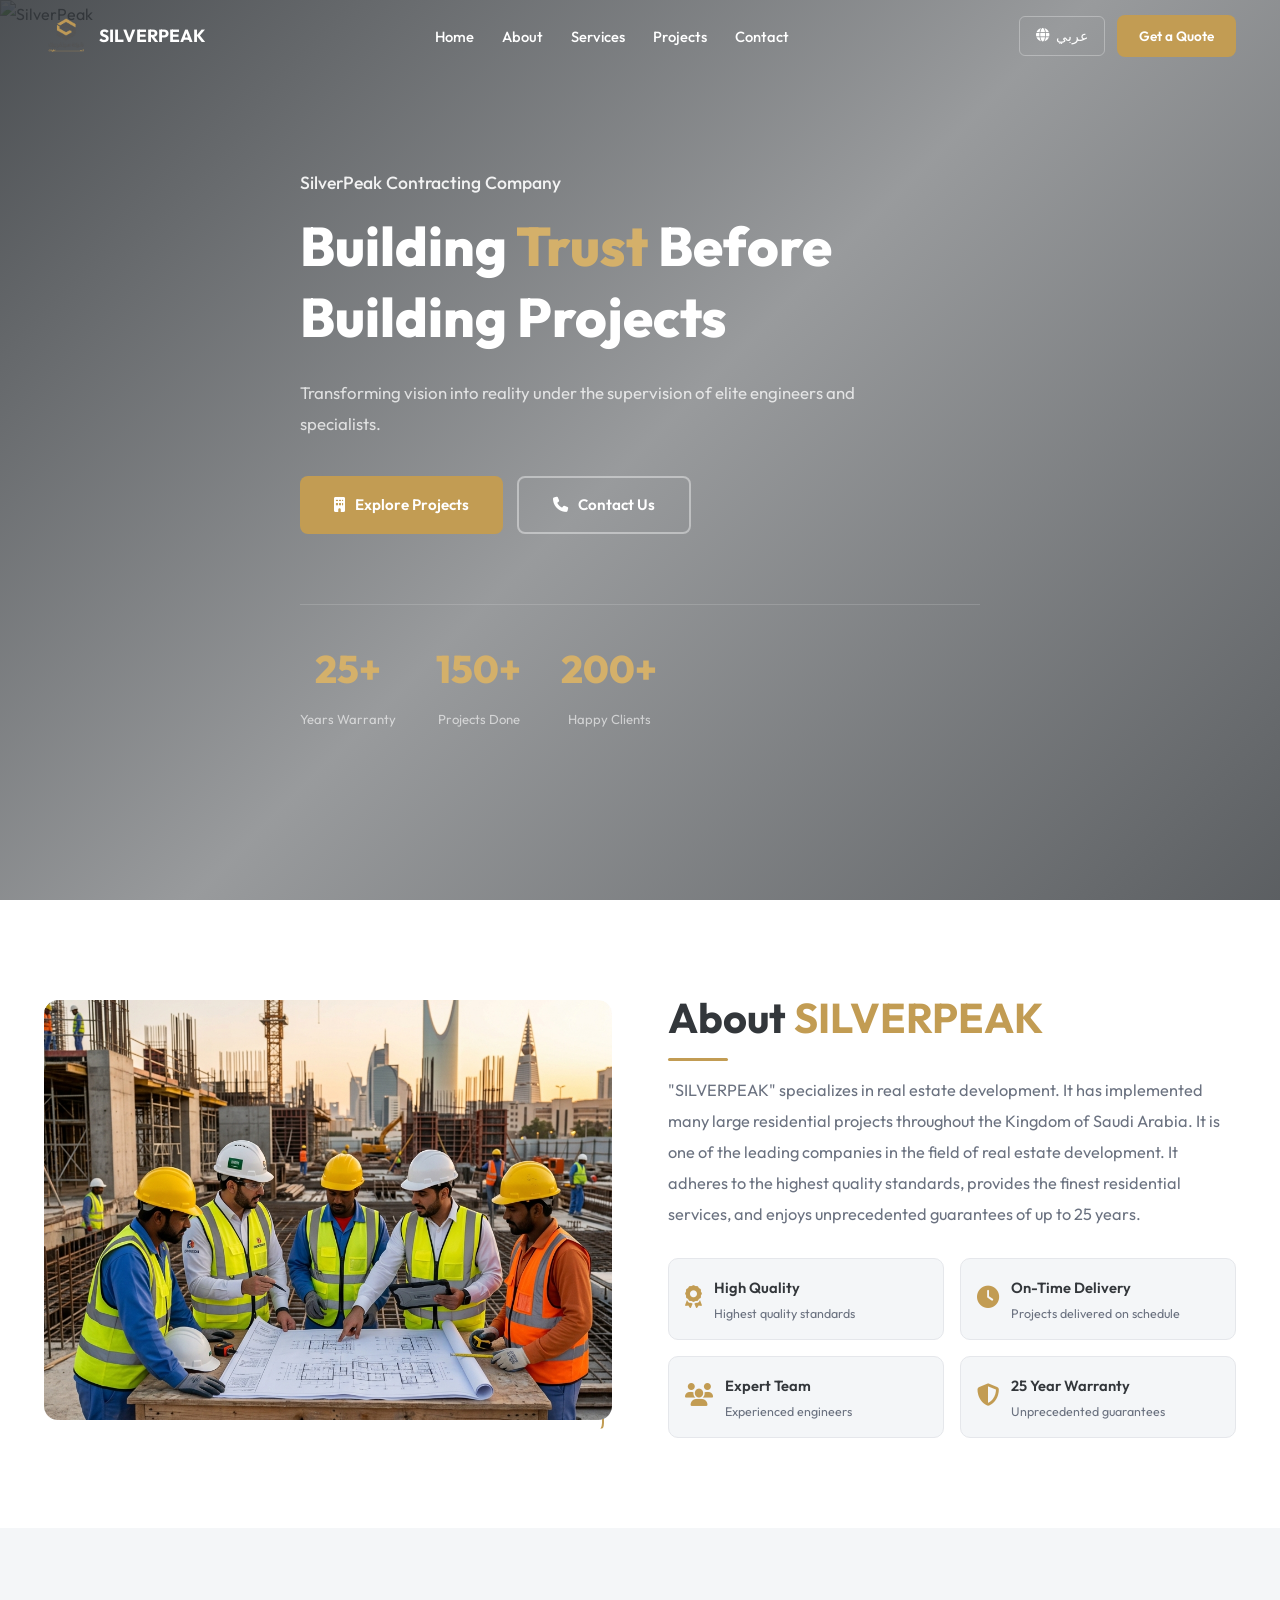
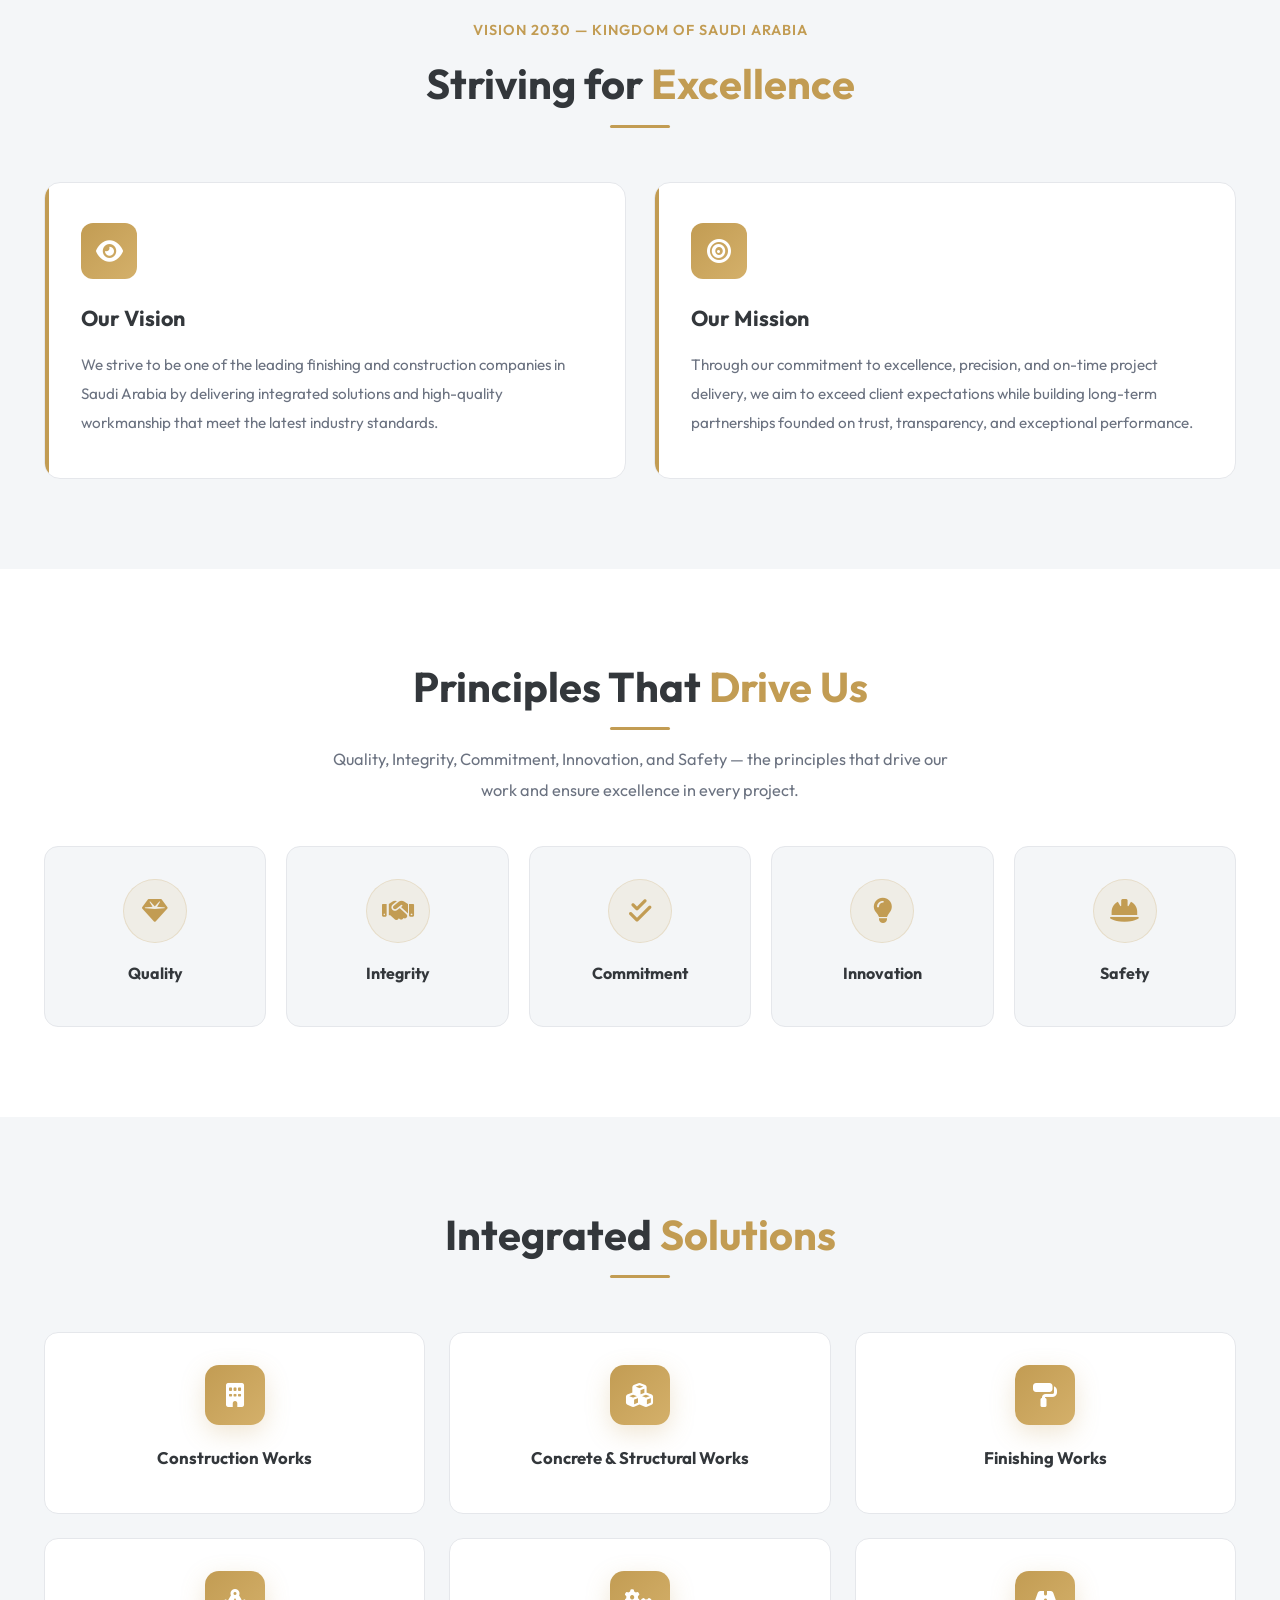
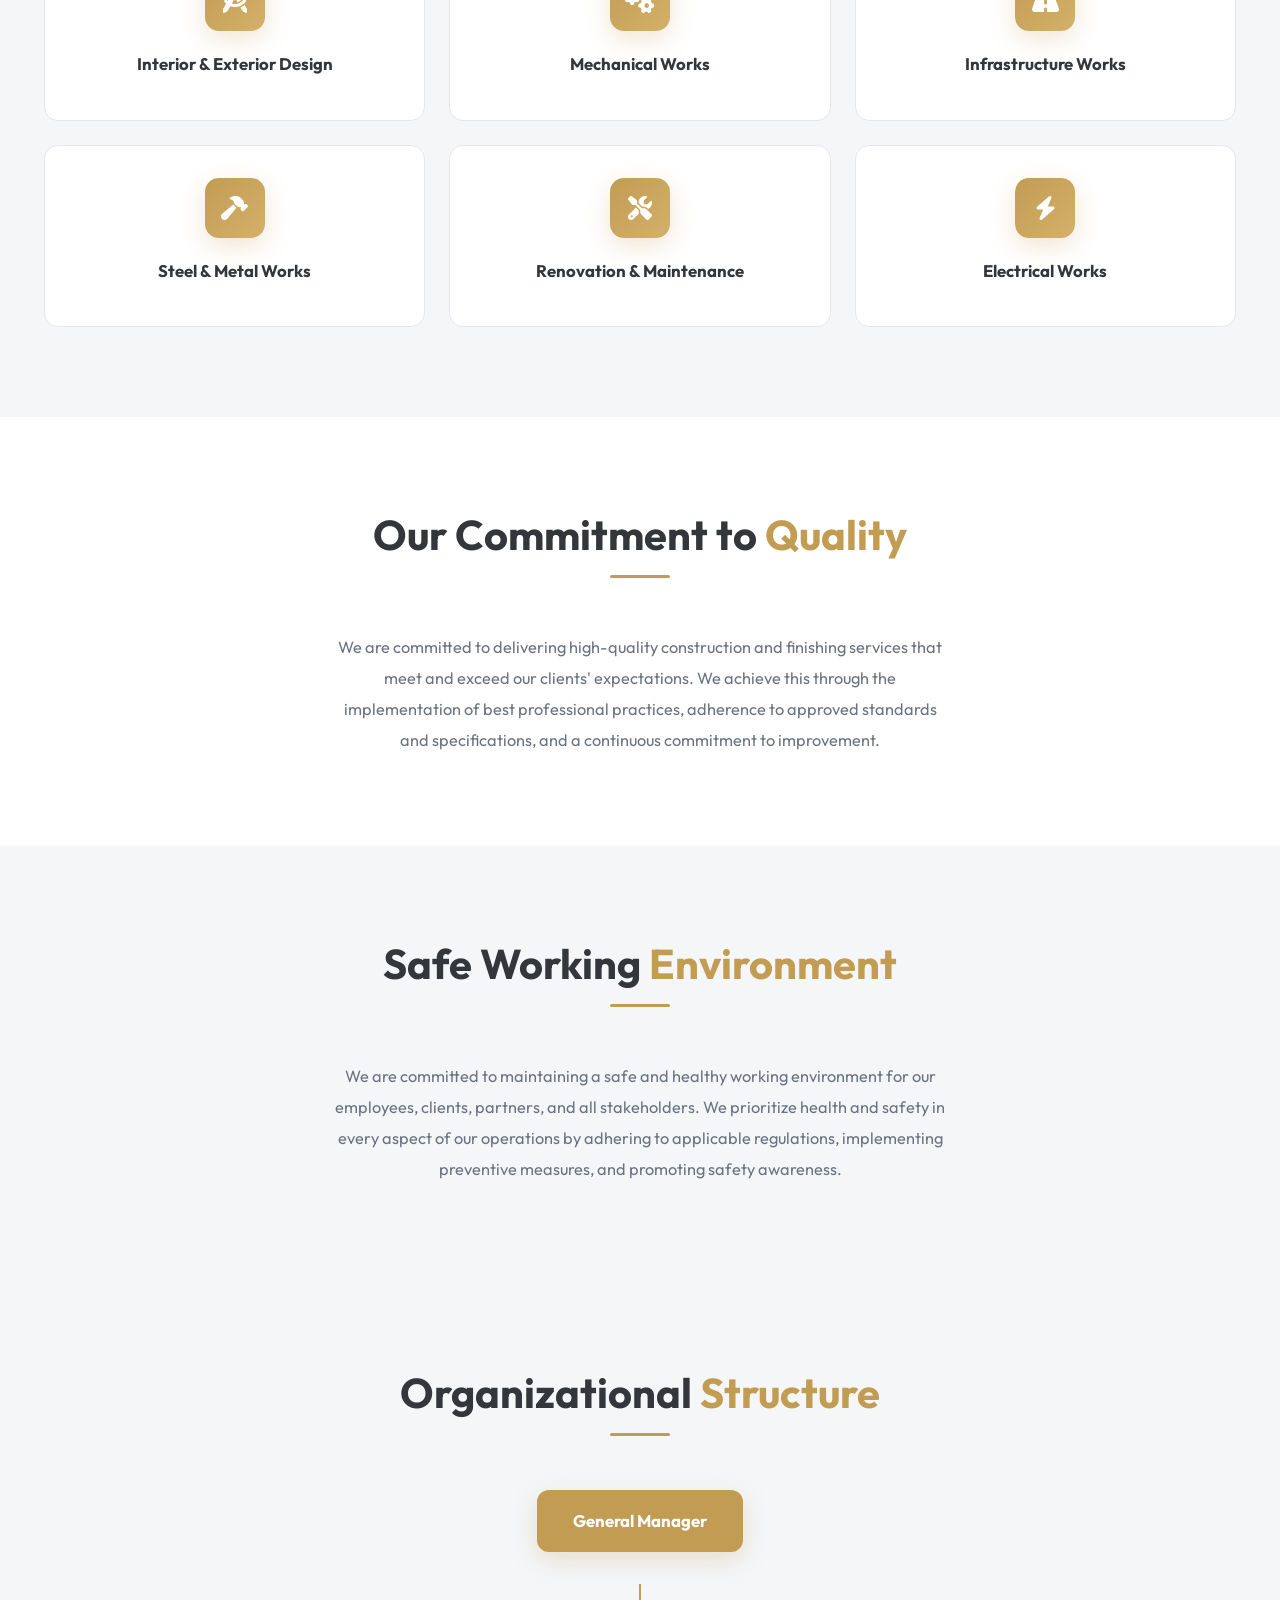
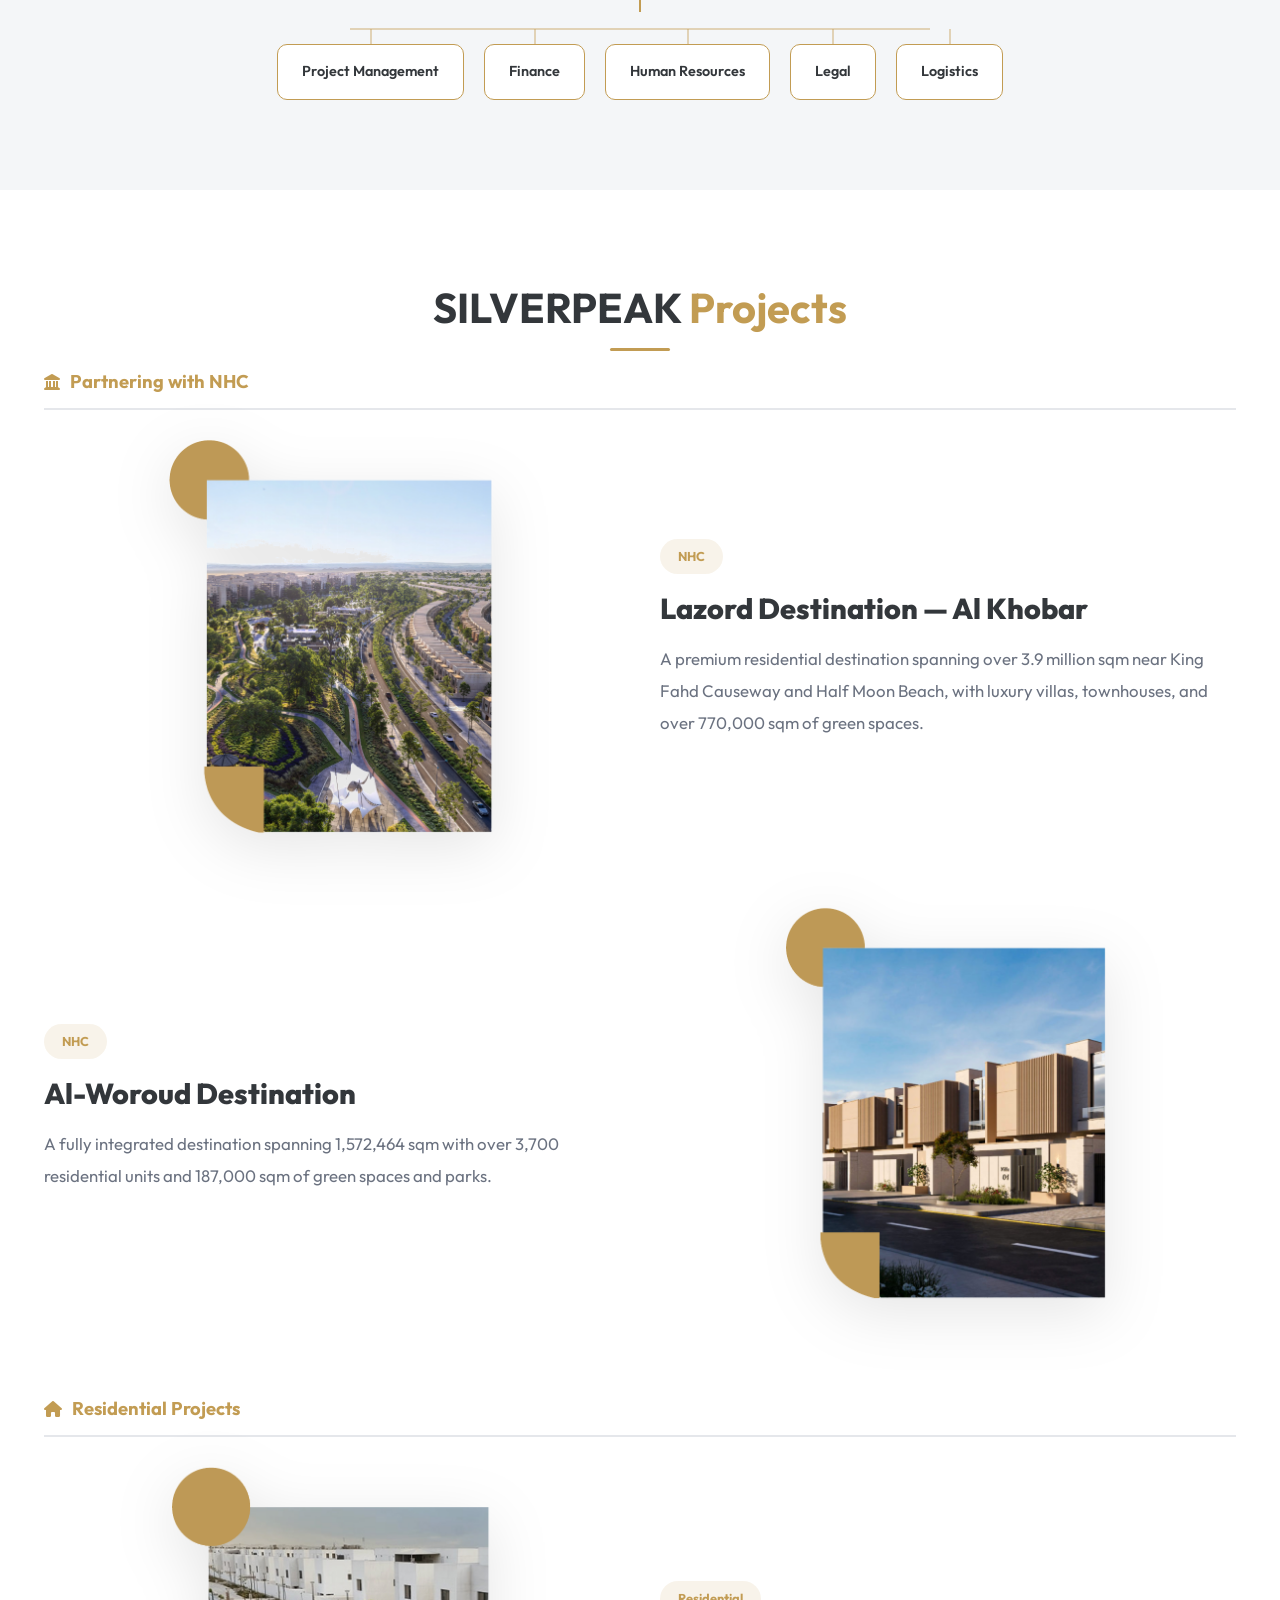
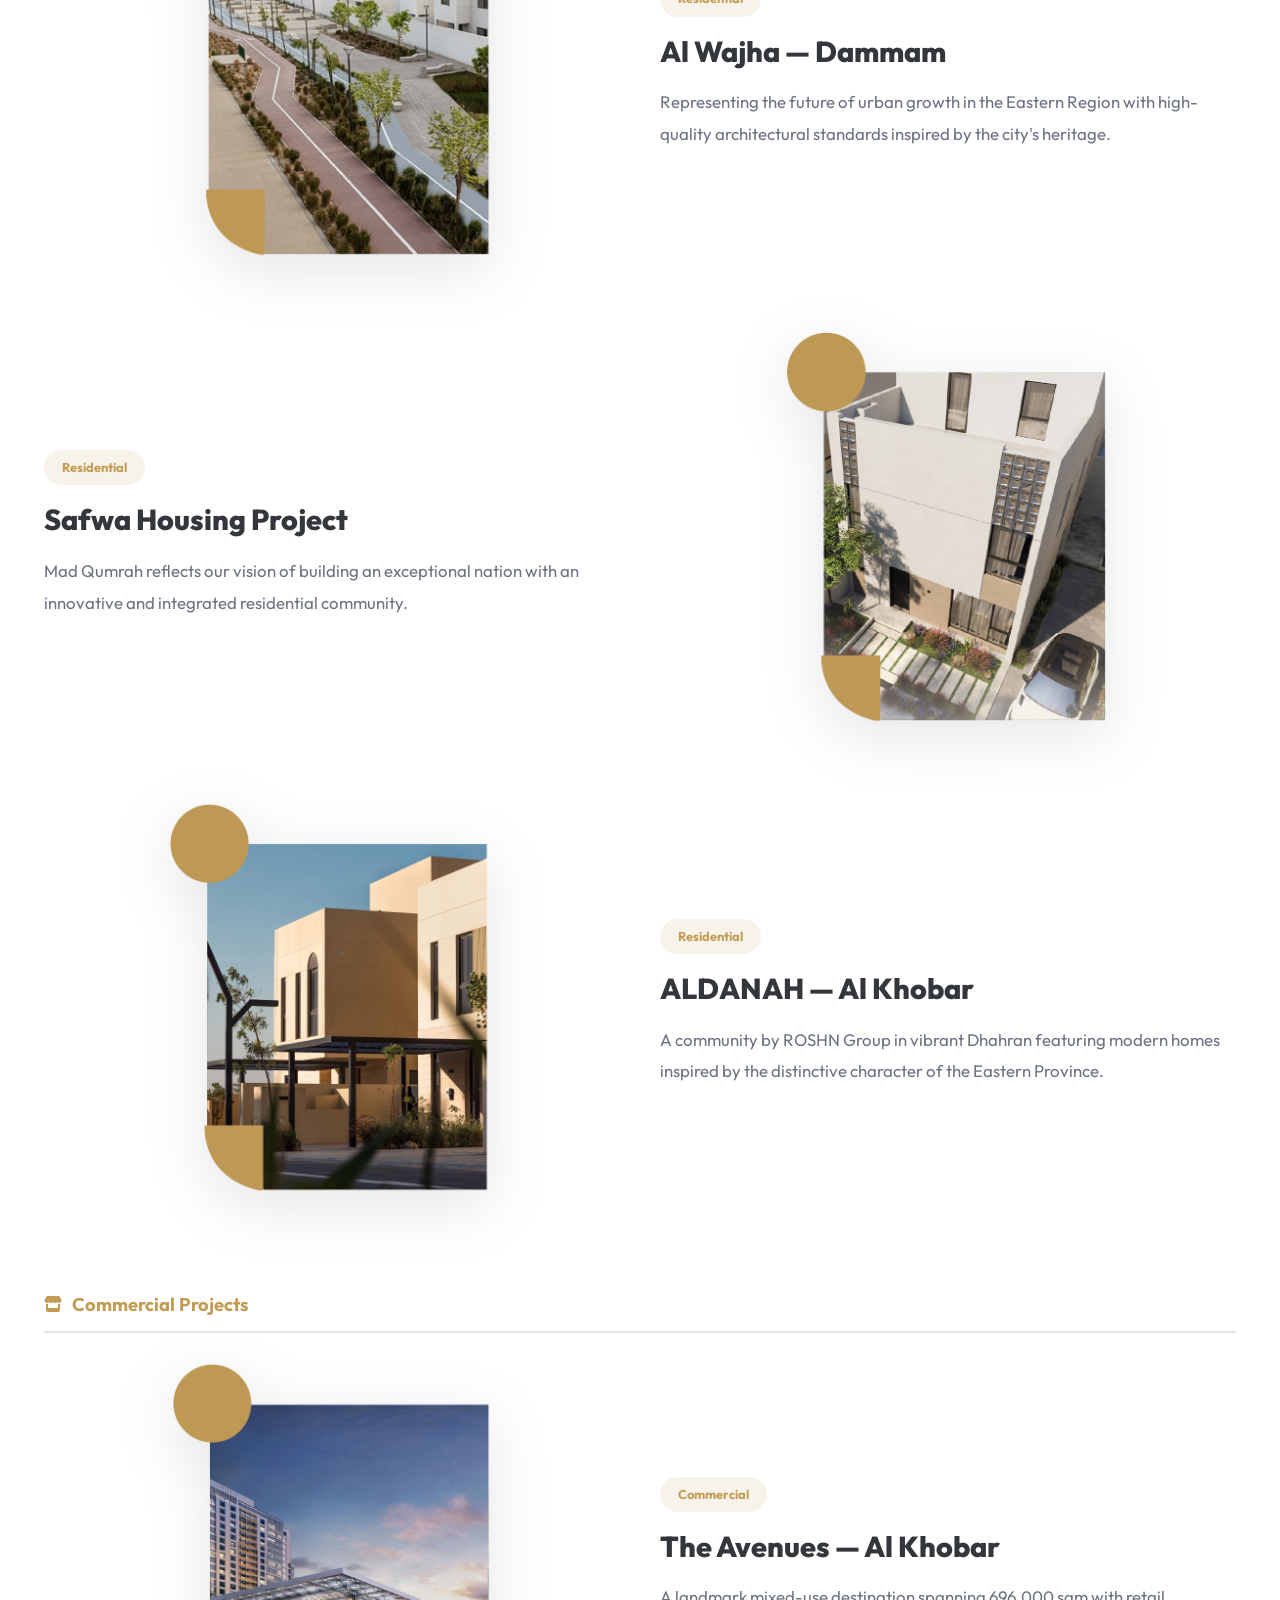
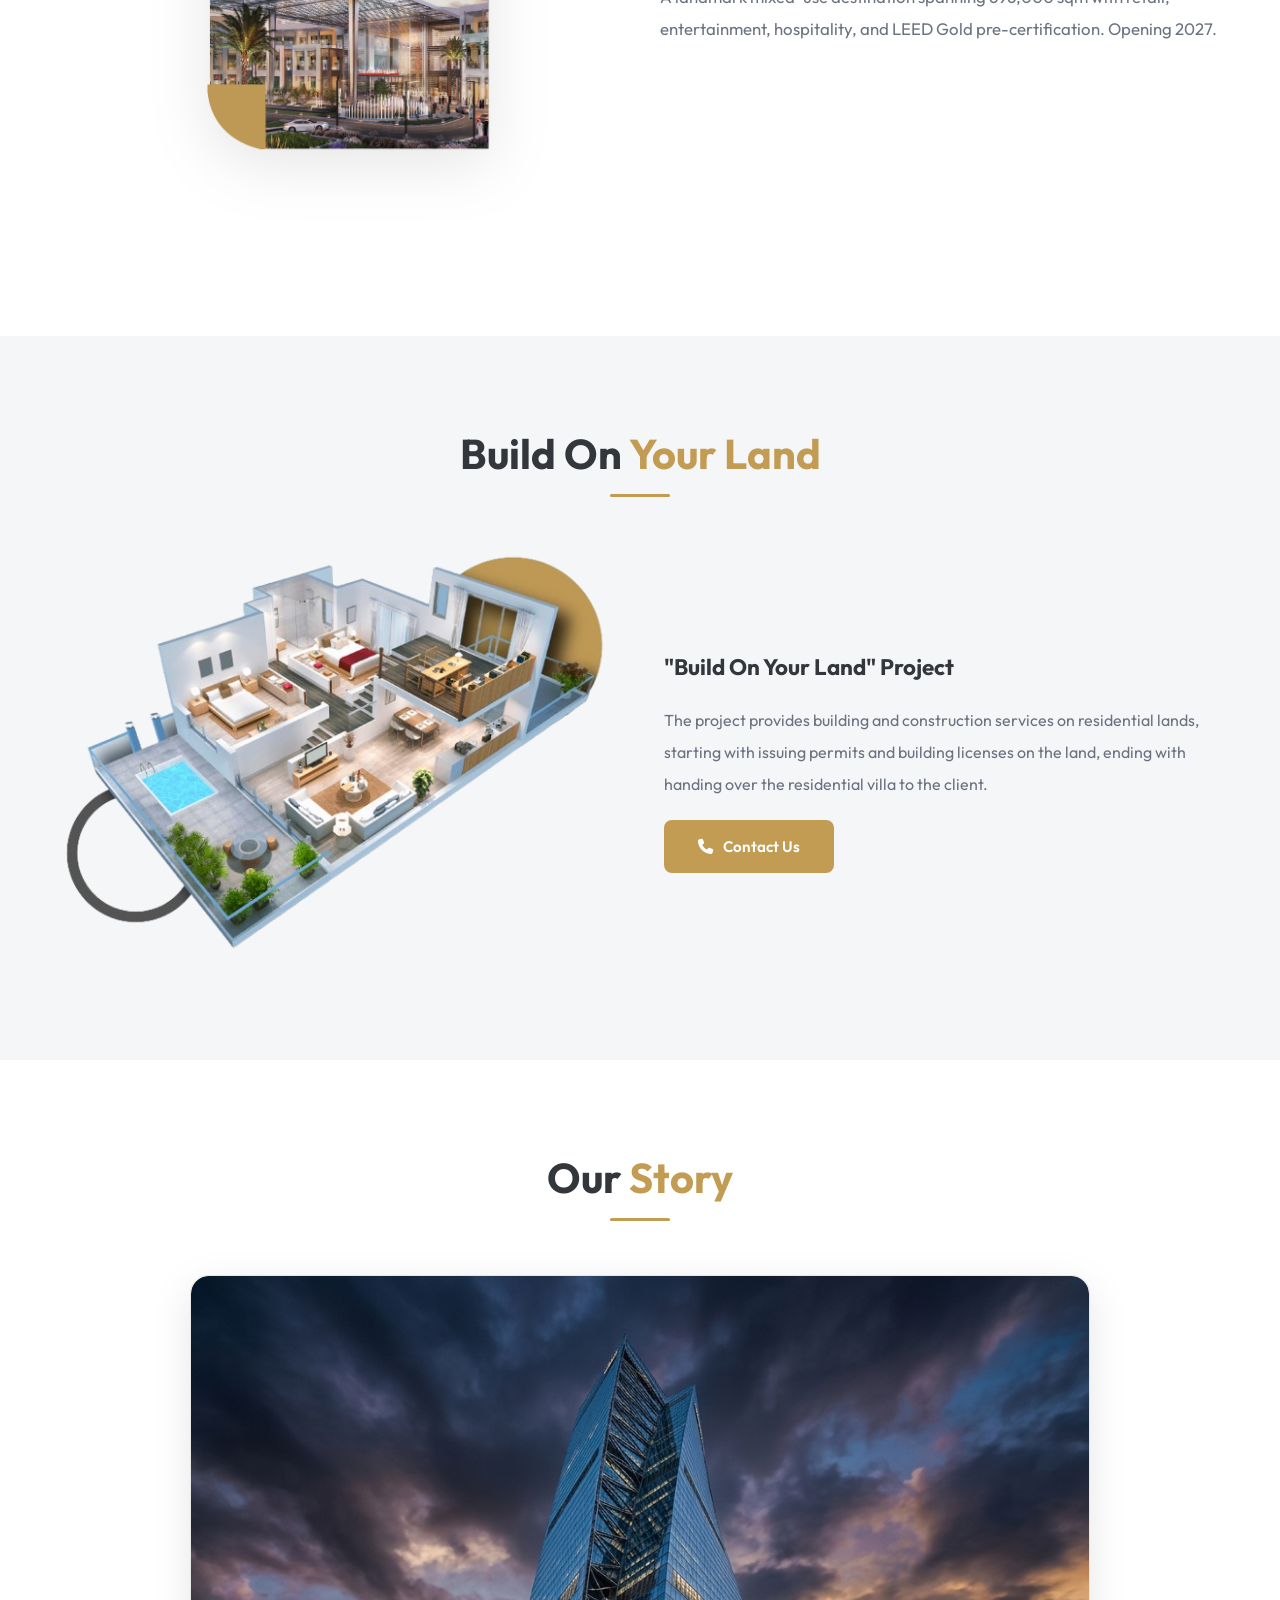
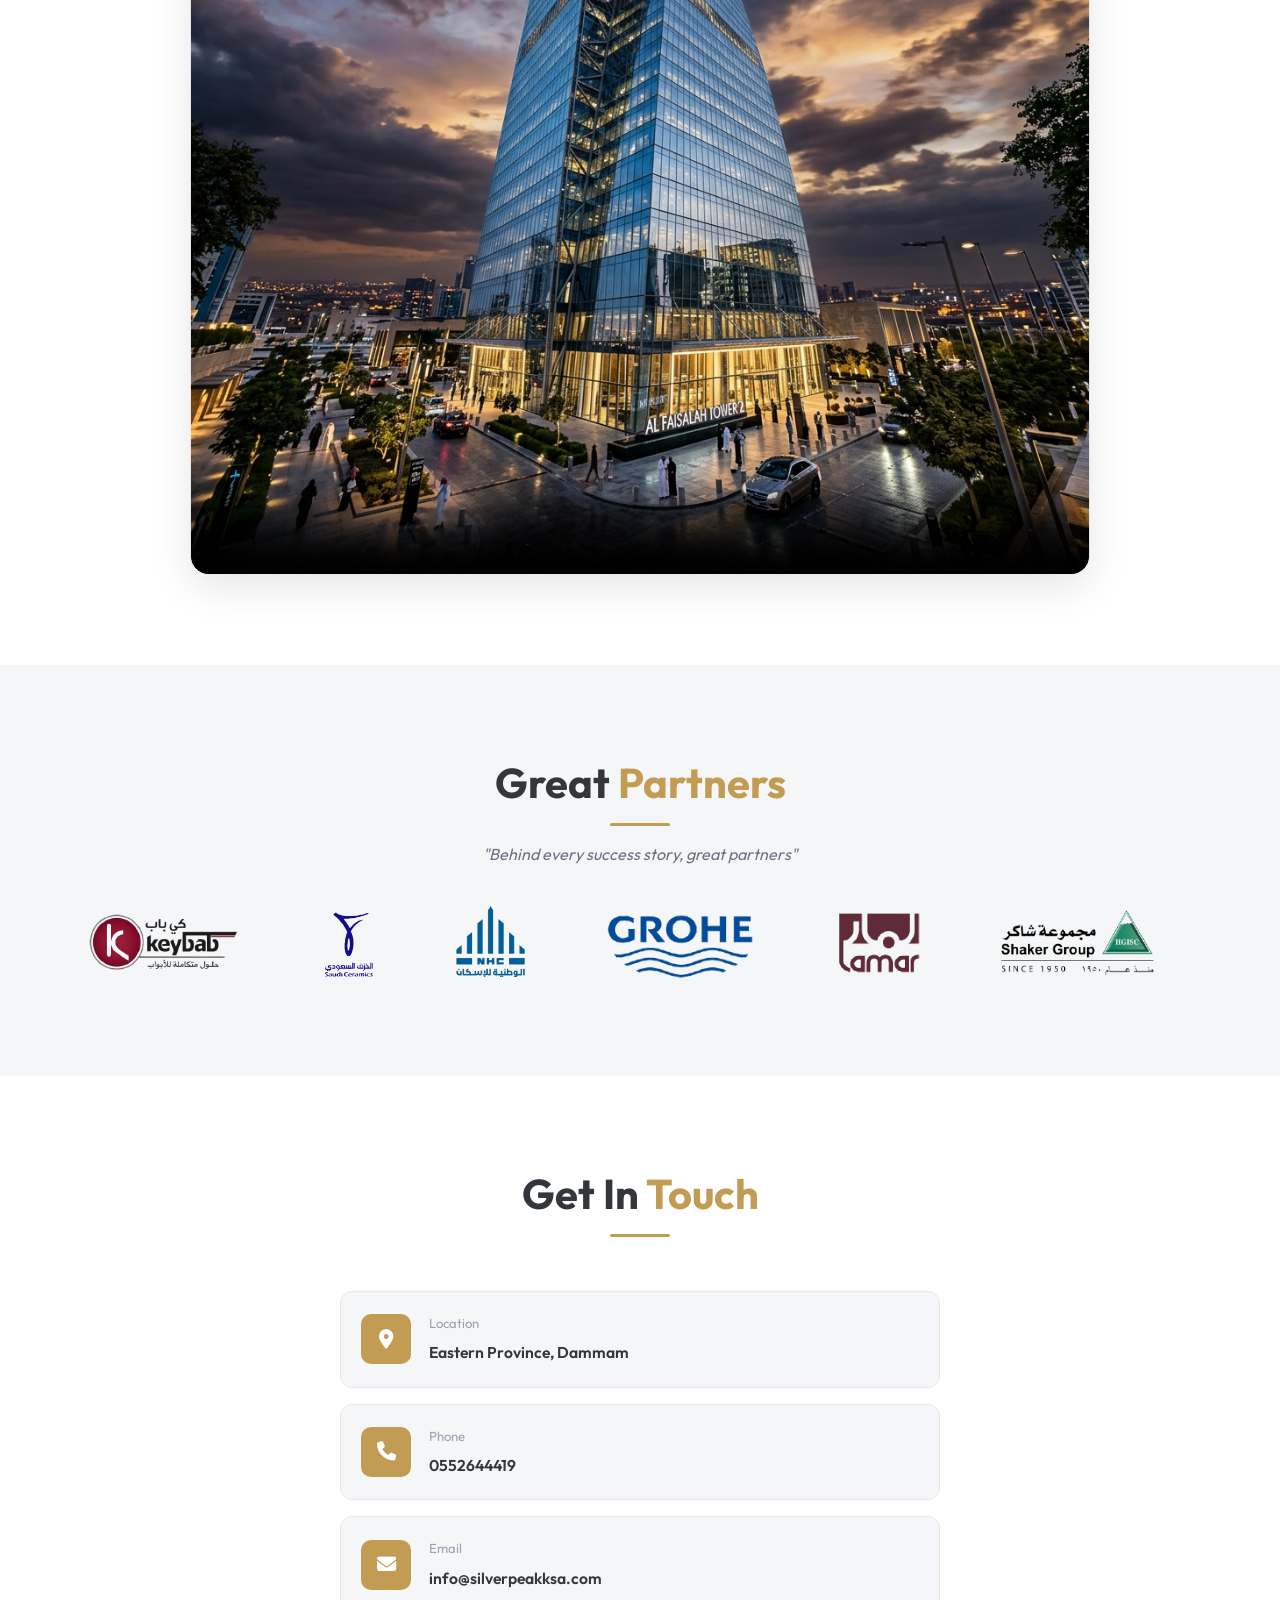
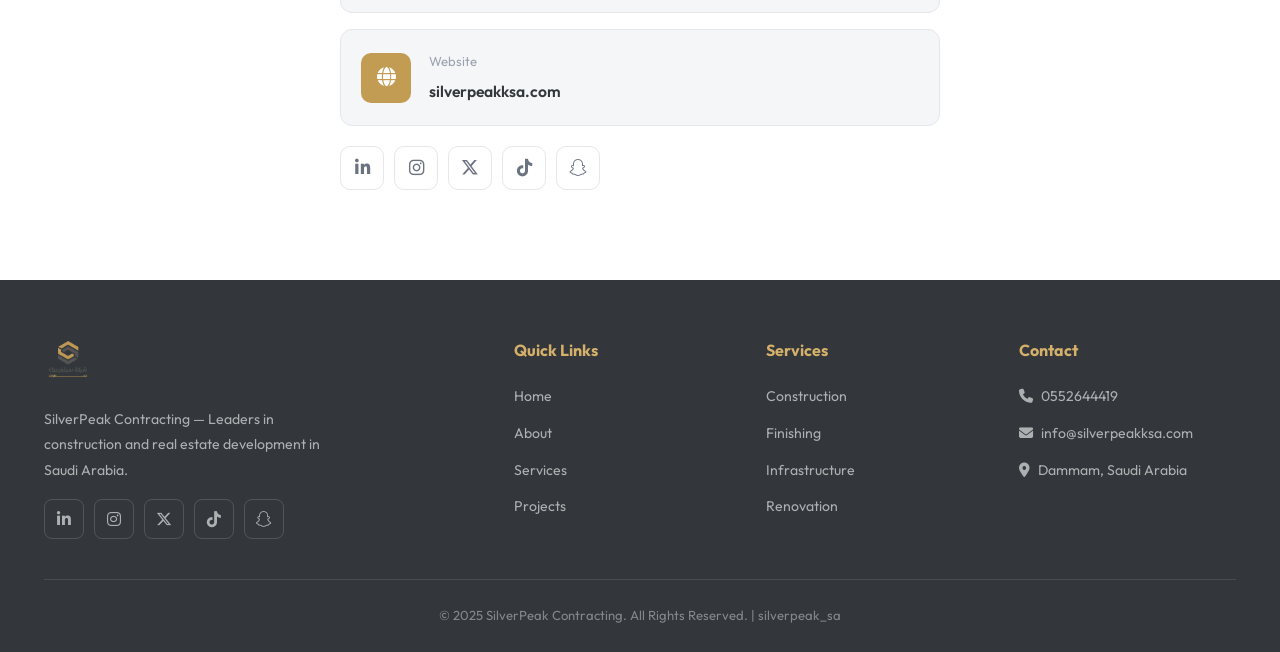
==== en/index.html @ 05901c63 "Complete SilverPeak bilingual website" ====
<!DOCTYPE html><html lang="en" dir="ltr"><head><meta charset="UTF-8"><meta name="viewport" content="width=device-width,initial-scale=1.0"><title>SilverPeak Contracting | Profile</title><meta name="description" content="SILVERPEAK specializes in real estate development with unprecedented guarantees of up to 25 years."><link rel="icon" href="../assets/images/logo.png"><link rel="stylesheet" href="../style.css"><link rel="stylesheet" href="https://cdnjs.cloudflare.com/ajax/libs/font-awesome/6.5.1/css/all.min.css"></head><body dir="ltr">

<nav class="navbar" id="navbar"><div class="container">
<a href="#" class="navbar-logo"><img src="../assets/images/logo.png" alt="SilverPeak"><span>SILVERPEAK</span></a>
<ul class="nav-links" id="navLinks">
<li><a href="#home">Home</a></li><li><a href="#about">About</a></li><li><a href="#services">Services</a></li><li><a href="#projects">Projects</a></li><li><a href="#contact">Contact</a></li>
</ul>
<div class="nav-cta"><a href="../ar/" class="lang-switch"><i class="fas fa-globe"></i> عربي</a><a href="#contact" class="btn btn-gold">Get a Quote</a></div>
<button class="mobile-toggle" id="mobileToggle" aria-label="Menu"><i class="fas fa-bars"></i></button>
</div></nav>

<section class="hero" id="home"><div class="hero-bg"><img src="../assets/images/hero.png" alt="SilverPeak"><div class="hero-overlay"></div></div><div class="container"><div class="hero-content">

<p class="hero-company">SilverPeak Contracting Company</p>
<h1>Building <span style="color:var(--gold-light)">Trust</span> Before Building Projects</h1>
<p class="hero-slogan">Transforming vision into reality under the supervision of elite engineers and specialists.</p>
<div class="hero-buttons"><a href="#projects" class="btn btn-gold"><i class="fas fa-building"></i> Explore Projects</a><a href="#contact" class="btn btn-outline" style="border-color:rgba(255,255,255,0.4);color:#fff"><i class="fas fa-phone"></i> Contact Us</a></div>
</div>
<div class="hero-stats"><div class="hero-stat"><span class="number" data-count="25">0</span><span class="label">Years Warranty</span></div><div class="hero-stat"><span class="number" data-count="150">0</span><span class="label">Projects Done</span></div><div class="hero-stat"><span class="number" data-count="200">0</span><span class="label">Happy Clients</span></div></div>
</div></section>

<section class="about section-padding" id="about"><div class="container"><div class="about-grid">
<div class="about-image reveal"><img src="../assets/images/about-team.png" alt="SilverPeak Team"><div class="about-image-accent"></div></div>
<div class="reveal"><h2 class="section-title">About <span class="gold-text">SILVERPEAK</span></h2>
<p class="section-desc">"SILVERPEAK" specializes in real estate development. It has implemented many large residential projects throughout the Kingdom of Saudi Arabia. It is one of the leading companies in the field of real estate development. It adheres to the highest quality standards, provides the finest residential services, and enjoys unprecedented guarantees of up to 25 years.</p>
<div class="about-features">
<div class="about-feature"><div class="icon"><i class="fas fa-award"></i></div><div><h4>High Quality</h4><p>Highest quality standards</p></div></div>
<div class="about-feature"><div class="icon"><i class="fas fa-clock"></i></div><div><h4>On-Time Delivery</h4><p>Projects delivered on schedule</p></div></div>
<div class="about-feature"><div class="icon"><i class="fas fa-users"></i></div><div><h4>Expert Team</h4><p>Experienced engineers</p></div></div>
<div class="about-feature"><div class="icon"><i class="fas fa-shield-alt"></i></div><div><h4>25 Year Warranty</h4><p>Unprecedented guarantees</p></div></div>
</div></div></div></div></section>

<section class="vision-mission section-padding"><div class="container">
<div class="text-center reveal" style="margin-bottom:40px">
<div class="vision-2030">VISION 2030 — KINGDOM OF SAUDI ARABIA</div>
<h2 class="section-title">Striving for <span class="gold-text">Excellence</span></h2></div>
<div class="vm-grid">
<div class="vm-card reveal"><div class="vm-icon"><i class="fas fa-eye"></i></div><h3>Our Vision</h3>
<p>We strive to be one of the leading finishing and construction companies in Saudi Arabia by delivering integrated solutions and high-quality workmanship that meet the latest industry standards.</p></div>
<div class="vm-card reveal"><div class="vm-icon"><i class="fas fa-bullseye"></i></div><h3>Our Mission</h3>
<p>Through our commitment to excellence, precision, and on-time project delivery, we aim to exceed client expectations while building long-term partnerships founded on trust, transparency, and exceptional performance.</p></div>
</div></div></section>

<section class="values section-padding"><div class="container">
<div class="text-center reveal"><h2 class="section-title">Principles That <span class="gold-text">Drive Us</span></h2>
<p class="section-desc mx-auto">Quality, Integrity, Commitment, Innovation, and Safety — the principles that drive our work and ensure excellence in every project.</p></div>
<div class="values-grid">
<div class="value-card reveal"><div class="value-icon"><i class="fas fa-gem"></i></div><h4>Quality</h4></div>
<div class="value-card reveal"><div class="value-icon"><i class="fas fa-handshake"></i></div><h4>Integrity</h4></div>
<div class="value-card reveal"><div class="value-icon"><i class="fas fa-check-double"></i></div><h4>Commitment</h4></div>
<div class="value-card reveal"><div class="value-icon"><i class="fas fa-lightbulb"></i></div><h4>Innovation</h4></div>
<div class="value-card reveal"><div class="value-icon"><i class="fas fa-hard-hat"></i></div><h4>Safety</h4></div>
</div></div></section>

<section class="services section-padding" id="services"><div class="container">
<div class="text-center reveal"><h2 class="section-title">Integrated <span class="gold-text">Solutions</span></h2></div>
<div class="services-grid">
<div class="service-card reveal"><div class="service-card-icon"><i class="fas fa-building"></i></div><h3>Construction Works</h3></div>
<div class="service-card reveal"><div class="service-card-icon"><i class="fas fa-cubes"></i></div><h3>Concrete & Structural Works</h3></div>
<div class="service-card reveal"><div class="service-card-icon"><i class="fas fa-paint-roller"></i></div><h3>Finishing Works</h3></div>
<div class="service-card reveal"><div class="service-card-icon"><i class="fas fa-drafting-compass"></i></div><h3>Interior & Exterior Design</h3></div>
<div class="service-card reveal"><div class="service-card-icon"><i class="fas fa-cogs"></i></div><h3>Mechanical Works</h3></div>
<div class="service-card reveal"><div class="service-card-icon"><i class="fas fa-road"></i></div><h3>Infrastructure Works</h3></div>
<div class="service-card reveal"><div class="service-card-icon"><i class="fas fa-hammer"></i></div><h3>Steel & Metal Works</h3></div>
<div class="service-card reveal"><div class="service-card-icon"><i class="fas fa-tools"></i></div><h3>Renovation & Maintenance</h3></div>
<div class="service-card reveal"><div class="service-card-icon"><i class="fas fa-bolt"></i></div><h3>Electrical Works</h3></div>
</div></div></section>

<section class="policy section-padding"><div class="container">
<div class="text-center reveal" style="margin-bottom:40px"><h2 class="section-title">Our Commitment to <span class="gold-text">Quality</span></h2></div>
<p class="section-desc mx-auto reveal" style="text-align:center">We are committed to delivering high-quality construction and finishing services that meet and exceed our clients' expectations. We achieve this through the implementation of best professional practices, adherence to approved standards and specifications, and a continuous commitment to improvement.</p>
</div></section>

<section class="policy-alt section-padding"><div class="container">
<div class="text-center reveal" style="margin-bottom:40px"><h2 class="section-title">Safe Working <span class="gold-text">Environment</span></h2></div>
<p class="section-desc mx-auto reveal" style="text-align:center">We are committed to maintaining a safe and healthy working environment for our employees, clients, partners, and all stakeholders. We prioritize health and safety in every aspect of our operations by adhering to applicable regulations, implementing preventive measures, and promoting safety awareness.</p>
</div></section>

<section class="org-chart section-padding"><div class="container">
<div class="text-center reveal"><h2 class="section-title">Organizational <span class="gold-text">Structure</span></h2></div>
<div class="org-tree reveal"><div class="org-node">General Manager</div><div class="org-line"></div>
<div class="org-branches">
<div class="org-branch">Project Management</div><div class="org-branch">Finance</div><div class="org-branch">Human Resources</div><div class="org-branch">Legal</div><div class="org-branch">Logistics</div>
</div></div></div></section>

<section class="projects section-padding" id="projects"><div class="container">
<div class="text-center reveal"><h2 class="section-title">SILVERPEAK <span class="gold-text">Projects</span></h2></div>

<div class="projects-category"><h3 class="projects-category-title"><i class="fas fa-landmark"></i> Partnering with NHC</h3>
<div class="projects-grid">
<div class="project-card reveal"><div class="project-card-img"><img src="../assets/images/واجهة لازود الخبر.png" alt="Lazord Al Khobar"></div><div class="project-card-body"><span class="project-tag">NHC</span><h3>Lazord Destination — Al Khobar</h3><p>A premium residential destination spanning over 3.9 million sqm near King Fahd Causeway and Half Moon Beach, with luxury villas, townhouses, and over 770,000 sqm of green spaces.</p></div></div>
<div class="project-card reveal"><div class="project-card-img"><img src="../assets/images/واجهة الورود.png" alt="Al Woroud"></div><div class="project-card-body"><span class="project-tag">NHC</span><h3>Al-Woroud Destination</h3><p>A fully integrated destination spanning 1,572,464 sqm with over 3,700 residential units and 187,000 sqm of green spaces and parks.</p></div></div>
</div></div>

<div class="projects-category"><h3 class="projects-category-title"><i class="fas fa-home"></i> Residential Projects</h3>
<div class="projects-grid">
<div class="project-card reveal"><div class="project-card-img"><img src="../assets/images/واجهة الدمام.png" alt="Al Wajha Dammam"></div><div class="project-card-body"><span class="project-tag">Residential</span><h3>Al Wajha — Dammam</h3><p>Representing the future of urban growth in the Eastern Region with high-quality architectural standards inspired by the city's heritage.</p></div></div>
<div class="project-card reveal"><div class="project-card-img"><img src="../assets/images/إسكان صفوى.png" alt="Safwa Housing"></div><div class="project-card-body"><span class="project-tag">Residential</span><h3>Safwa Housing Project</h3><p>Mad Qumrah reflects our vision of building an exceptional nation with an innovative and integrated residential community.</p></div></div>
<div class="project-card reveal"><div class="project-card-img"><img src="../assets/images/الدانا بالخبر.png" alt="Al Danah"></div><div class="project-card-body"><span class="project-tag">Residential</span><h3>ALDANAH — Al Khobar</h3><p>A community by ROSHN Group in vibrant Dhahran featuring modern homes inspired by the distinctive character of the Eastern Province.</p></div></div>
</div></div>

<div class="projects-category"><h3 class="projects-category-title"><i class="fas fa-store"></i> Commercial Projects</h3>
<div class="projects-grid">
<div class="project-card reveal"><div class="project-card-img"><img src="../assets/images/الأفنيوز الخبر.png" alt="The Avenues"></div><div class="project-card-body"><span class="project-tag">Commercial</span><h3>The Avenues — Al Khobar</h3><p>A landmark mixed-use destination spanning 696,000 sqm with retail, entertainment, hospitality, and LEED Gold pre-certification. Opening 2027.</p></div></div>
</div></div>
</div></section>

<section class="build-land section-padding"><div class="container">
<div class="text-center reveal"><h2 class="section-title">Build On <span class="gold-text">Your Land</span></h2></div>
<div class="build-land-grid">
<div class="build-land-img reveal"><img src="../assets/images/نبني على أرضك.png" alt="Build On Your Land"></div>
<div class="build-land-content reveal"><h3>"Build On Your Land" Project</h3><p>The project provides building and construction services on residential lands, starting with issuing permits and building licenses on the land, ending with handing over the residential villa to the client.</p><a href="#contact" class="btn btn-gold" style="margin-top:20px"><i class="fas fa-phone"></i> Contact Us</a></div>
</div></div></section>

<section class="video-section section-padding"><div class="container">
<div class="text-center reveal"><h2 class="section-title">Our <span class="gold-text">Story</span></h2></div>
<div class="video-wrapper reveal"><video controls poster="../assets/images/hero-building.png" preload="metadata"><source src="../assets/video/promo.mp4" type="video/mp4">Your browser does not support video</video></div>
</div></section>

<section class="partners section-padding"><div class="container">
<div class="text-center reveal"><h2 class="section-title">Great <span class="gold-text">Partners</span></h2>
<p class="partners-quote">"Behind every success story, great partners"</p></div>
<div class="partners-marquee"><div class="partners-track">
<img src="../assets/images/Partners.png" alt="Partners" style="height:60px">
<img src="../assets/images/Partners copy.png" alt="Partners" style="height:60px">
<img src="../assets/images/Partners copy copy.png" alt="Partners" style="height:60px">
<img src="../assets/images/Partners copy copy copy.png" alt="Partners" style="height:60px">
<img src="../assets/images/Partners copy copy copy copy.png" alt="Partners" style="height:60px">
<img src="../assets/images/Partners (1).png" alt="Partners" style="height:60px">
<img src="../assets/images/Partners (1) copy.png" alt="Partners" style="height:60px">
<img src="../assets/images/Partners (1) copy copy.png" alt="Partners" style="height:60px">
<img src="../assets/images/Partners (1) copy copy copy.png" alt="Partners" style="height:60px">
<img src="../assets/images/Partners (1) copy copy copy copy.png" alt="Partners" style="height:60px">
<!-- Duplicate for continuous scroll -->
<img src="../assets/images/Partners.png" alt="Partners" style="height:60px">
<img src="../assets/images/Partners copy.png" alt="Partners" style="height:60px">
<img src="../assets/images/Partners copy copy.png" alt="Partners" style="height:60px">
<img src="../assets/images/Partners copy copy copy.png" alt="Partners" style="height:60px">
<img src="../assets/images/Partners copy copy copy copy.png" alt="Partners" style="height:60px">
<img src="../assets/images/Partners (1).png" alt="Partners" style="height:60px">
<img src="../assets/images/Partners (1) copy.png" alt="Partners" style="height:60px">
<img src="../assets/images/Partners (1) copy copy.png" alt="Partners" style="height:60px">
<img src="../assets/images/Partners (1) copy copy copy.png" alt="Partners" style="height:60px">
<img src="../assets/images/Partners (1) copy copy copy copy.png" alt="Partners" style="height:60px">
</div></div>
</div></section>

<section class="contact section-padding" id="contact"><div class="container">
<div class="text-center reveal"><h2 class="section-title">Get In <span class="gold-text">Touch</span></h2></div>
<div class="contact-grid">
<div class="reveal">
<div class="contact-info-card"><div class="contact-icon-box"><i class="fas fa-map-marker-alt"></i></div><div><h4>Location</h4><p>Eastern Province, Dammam</p></div></div>
<div class="contact-info-card"><div class="contact-icon-box"><i class="fas fa-phone"></i></div><div><h4>Phone</h4><p><a href="tel:0552644419">0552644419</a></p></div></div>
<div class="contact-info-card"><div class="contact-icon-box"><i class="fas fa-envelope"></i></div><div><h4>Email</h4><p><a href="mailto:info@silverpeakksa.com">info@silverpeakksa.com</a></p></div></div>
<div class="contact-info-card"><div class="contact-icon-box"><i class="fas fa-globe"></i></div><div><h4>Website</h4><p><a href="https://silverpeakksa.com">silverpeakksa.com</a></p></div></div>
<div class="contact-social">
<a href="#"><i class="fab fa-linkedin-in"></i></a><a href="#"><i class="fab fa-instagram"></i></a><a href="#"><i class="fab fa-x-twitter"></i></a><a href="#"><i class="fab fa-tiktok"></i></a><a href="#"><i class="fab fa-snapchat-ghost"></i></a>
</div></div>

</div></div></section>

<footer class="footer"><div class="container">
<div class="footer-grid">
<div class="footer-brand"><img src="../assets/images/logo.png" alt="SilverPeak"><p>SilverPeak Contracting — Leaders in construction and real estate development in Saudi Arabia.</p>
<div class="footer-social"><a href="#"><i class="fab fa-linkedin-in"></i></a><a href="#"><i class="fab fa-instagram"></i></a><a href="#"><i class="fab fa-x-twitter"></i></a><a href="#"><i class="fab fa-tiktok"></i></a><a href="#"><i class="fab fa-snapchat-ghost"></i></a></div></div>
<div><h4>Quick Links</h4><ul class="footer-links"><li><a href="#home">Home</a></li><li><a href="#about">About</a></li><li><a href="#services">Services</a></li><li><a href="#projects">Projects</a></li></ul></div>
<div><h4>Services</h4><ul class="footer-links"><li><a href="#services">Construction</a></li><li><a href="#services">Finishing</a></li><li><a href="#services">Infrastructure</a></li><li><a href="#services">Renovation</a></li></ul></div>
<div><h4>Contact</h4><ul class="footer-links"><li><a href="tel:0552644419"><i class="fas fa-phone" style="margin-right:8px"></i>0552644419</a></li><li><a href="mailto:info@silverpeakksa.com"><i class="fas fa-envelope" style="margin-right:8px"></i>info@silverpeakksa.com</a></li><li><a href="#"><i class="fas fa-map-marker-alt" style="margin-right:8px"></i>Dammam, Saudi Arabia</a></li></ul></div>
</div>
<div class="footer-bottom"><p>© 2025 SilverPeak Contracting. All Rights Reserved. | silverpeak_sa</p></div>
</div></footer>

<script>
const nb=document.getElementById('navbar');window.addEventListener('scroll',()=>nb.classList.toggle('scrolled',scrollY>50));
document.getElementById('mobileToggle').addEventListener('click',()=>document.getElementById('navLinks').classList.toggle('active'));
document.querySelectorAll('.nav-links a').forEach(a=>a.addEventListener('click',()=>document.getElementById('navLinks').classList.remove('active')));
const obs=new IntersectionObserver(e=>e.forEach((en,i)=>{if(en.isIntersecting){setTimeout(()=>en.target.classList.add('visible'),i*80);obs.unobserve(en.target)}}),{threshold:0.12});
document.querySelectorAll('.reveal').forEach(el=>obs.observe(el));
const cObs=new IntersectionObserver(e=>e.forEach(en=>{if(en.isIntersecting){const el=en.target,t=+el.dataset.count;let c=0;const inc=t/50,tm=setInterval(()=>{c+=inc;if(c>=t){el.textContent=t+'+';clearInterval(tm)}else el.textContent=Math.floor(c)+'+'},30);cObs.unobserve(el)}}),{threshold:0.5});
document.querySelectorAll('[data-count]').forEach(c=>cObs.observe(c));

</script></body></html>
---- style.css ----
@import url('https://fonts.googleapis.com/css2?family=IBM+Plex+Sans+Arabic:wght@300;400;500;600;700&family=Outfit:wght@300;400;500;600;700;800;900&display=swap');

:root {
  --gold: #C29C53;
  --gold-light: #d4b06a;
  --gold-dark: #a8843f;
  --bg: #FFFFFF;
  --bg-alt: #F4F6F8;
  --text: #33373B;
  --text-light: #6B7280;
  --text-muted: #9CA3AF;
  --border: #E5E7EB;
  --font-ar: 'IBM Plex Sans Arabic', sans-serif;
  --font-en: 'Outfit', sans-serif;
  --transition: 0.4s cubic-bezier(0.25, 0.46, 0.45, 0.94);
  --shadow-sm: 0 1px 3px rgba(0,0,0,0.06);
  --shadow-md: 0 4px 16px rgba(0,0,0,0.08);
  --shadow-lg: 0 12px 40px rgba(0,0,0,0.1);
  --shadow-gold: 0 8px 24px rgba(194,156,83,0.25);
}

*, *::before, *::after { margin:0; padding:0; box-sizing:border-box; }
html { scroll-behavior:smooth; font-size:16px; }

body {
  font-family: var(--font-ar);
  background: var(--bg);
  color: var(--text);
  overflow-x: hidden;
  line-height: 1.8;
}
body[dir="rtl"] { direction: rtl; }
body[dir="ltr"] { direction: ltr; font-family: var(--font-en); }

::-webkit-scrollbar { width:6px; }
::-webkit-scrollbar-track { background:#f1f1f1; }
::-webkit-scrollbar-thumb { background:var(--gold); border-radius:3px; }

/* ─── Utility ─── */
.container { max-width:1240px; margin:0 auto; padding:0 24px; }
.section-padding { padding:90px 0; }
.text-center { text-align:center; }
.mx-auto { margin-left:auto; margin-right:auto; }

.section-badge {
  display:inline-block; padding:6px 22px;
  border:1.5px solid var(--gold); color:var(--gold);
  font-size:0.82rem; font-weight:600; letter-spacing:1px;
  border-radius:50px; margin-bottom:14px;
}
.section-title {
  font-size:clamp(1.8rem,3.5vw,2.6rem); font-weight:700;
  color:var(--text); margin-bottom:14px; line-height:1.35;
  position:relative; display:inline-block;
}
.section-title::after {
  content:''; display:block; width:60px; height:3px;
  background:var(--gold); margin-top:12px; border-radius:2px;
}
.text-center .section-title::after { margin-left:auto; margin-right:auto; }
.gold-text { color:var(--gold); }
.section-desc { font-size:1.02rem; color:var(--text-light); max-width:620px; line-height:1.9; }

/* ─── Buttons ─── */
.btn {
  display:inline-flex; align-items:center; gap:10px;
  padding:13px 34px; font-family:inherit; font-size:0.95rem;
  font-weight:600; border:none; border-radius:8px; cursor:pointer;
  transition:var(--transition); text-decoration:none;
}
.btn-gold { background:var(--gold); color:#fff; }
.btn-gold:hover { background:var(--gold-dark); transform:translateY(-2px); box-shadow:var(--shadow-gold); }
.btn-outline { background:transparent; border:2px solid var(--gold); color:var(--gold); }
.btn-outline:hover { background:var(--gold); color:#fff; transform:translateY(-2px); }
.btn-white { background:#fff; color:var(--text); border:1px solid var(--border); }
.btn-white:hover { border-color:var(--gold); color:var(--gold); }

/* ─── NAVBAR ─── */
.navbar {
  position:fixed; top:0; left:0; right:0; z-index:1000;
  padding:14px 0; transition:var(--transition); background:transparent;
}
.navbar.scrolled {
  background:rgba(255,255,255,0.97); backdrop-filter:blur(20px);
  padding:8px 0; box-shadow:0 2px 20px rgba(0,0,0,0.06);
}
.navbar .container { display:flex; align-items:center; justify-content:space-between; }
.navbar-logo { display:flex; align-items:center; gap:10px; text-decoration:none; }
.navbar-logo img { height:44px; width:auto; }
.navbar-logo span { font-size:1.1rem; font-weight:700; color:#fff; }
.navbar.scrolled .navbar-logo span { color:var(--text); }
.nav-links { display:flex; align-items:center; gap:28px; list-style:none; }
.nav-links a {
  color:#fff; text-decoration:none; font-size:0.92rem; font-weight:500;
  position:relative; transition:var(--transition);
}
.navbar.scrolled .nav-links a { color:var(--text); }
.nav-links a::after {
  content:''; position:absolute; bottom:-4px; width:0; height:2px;
  background:var(--gold); transition:var(--transition);
}
body[dir="rtl"] .nav-links a::after { right:0; }
body[dir="ltr"] .nav-links a::after { left:0; }
.nav-links a:hover { color:var(--gold); }
.nav-links a:hover::after { width:100%; }
.nav-cta { display:flex; align-items:center; gap:12px; }
.nav-cta .btn { padding:9px 22px; font-size:0.85rem; }
.lang-switch {
  display:inline-flex; align-items:center; gap:6px; padding:7px 16px;
  border:1.5px solid rgba(255,255,255,0.3); border-radius:6px;
  color:#fff; text-decoration:none; font-size:0.85rem; font-weight:500;
  transition:var(--transition);
}
.navbar.scrolled .lang-switch { border-color:var(--border); color:var(--text); }
.lang-switch:hover { border-color:var(--gold); color:var(--gold); }
.mobile-toggle {
  display:none; background:none; border:none; color:#fff;
  font-size:1.5rem; cursor:pointer;
}
.navbar.scrolled .mobile-toggle { color:var(--text); }

/* ─── HERO ─── */
.hero { position:relative; min-height:100vh; display:flex; align-items:center; overflow:hidden; }
.hero-bg { position:absolute; inset:0; z-index:0; }
.hero-bg img { width:100%; height:100%; object-fit:cover; }
.hero-overlay { position:absolute; inset:0; background:linear-gradient(135deg,rgba(51,55,59,0.88) 0%,rgba(51,55,59,0.5) 50%,rgba(51,55,59,0.8) 100%); }
.hero .container { position:relative; z-index:2; }
.hero-content { max-width:680px; }
.hero-profile-tag {
  display:inline-block; padding:8px 24px; background:rgba(194,156,83,0.15);
  border:1px solid rgba(194,156,83,0.3); border-radius:50px;
  color:var(--gold-light); font-size:0.9rem; font-weight:600;
  letter-spacing:2px; margin-bottom:20px;
}
.hero-company { color:rgba(255,255,255,0.9); font-size:1.1rem; font-weight:500; margin-bottom:12px; }
.hero h1 { font-size:clamp(2.2rem,4.5vw,3.4rem); font-weight:800; line-height:1.3; margin-bottom:24px; color:#fff; }
.hero-slogan { font-size:1.05rem; color:rgba(255,255,255,0.75); margin-bottom:36px; max-width:560px; line-height:1.9; }
.hero-buttons { display:flex; gap:14px; flex-wrap:wrap; }
.hero-stats {
  display:flex; gap:40px; margin-top:70px; padding-top:30px;
  border-top:1px solid rgba(255,255,255,0.15);
}
.hero-stat { text-align:center; }
.hero-stat .number { font-family:var(--font-en); font-size:2.4rem; font-weight:800; color:var(--gold-light); display:block; }
.hero-stat .label { font-size:0.82rem; color:rgba(255,255,255,0.6); margin-top:4px; }

/* ─── ABOUT ─── */
.about { background:var(--bg); }
.about-grid { display:grid; grid-template-columns:1fr 1fr; gap:56px; align-items:center; }
.about-image { position:relative; border-radius:14px; overflow:hidden; }
.about-image img { width:100%; height:420px; object-fit:cover; border-radius:14px; }
.about-image-accent {
  position:absolute; bottom:-8px; width:100%; height:100%;
  border:2.5px solid var(--gold); border-radius:14px; z-index:-1;
}
body[dir="rtl"] .about-image-accent { right:-8px; }
body[dir="ltr"] .about-image-accent { left:-8px; }
.about-features { display:grid; grid-template-columns:1fr 1fr; gap:16px; margin-top:28px; }
.about-feature {
  display:flex; align-items:flex-start; gap:12px; padding:16px;
  background:var(--bg-alt); border-radius:10px; border:1px solid var(--border);
  transition:var(--transition);
}
.about-feature:hover { border-color:var(--gold); transform:translateY(-2px); box-shadow:var(--shadow-sm); }
.about-feature .icon { font-size:1.4rem; color:var(--gold); flex-shrink:0; margin-top:2px; }
.about-feature h4 { font-size:0.92rem; font-weight:600; color:var(--text); margin-bottom:3px; }
.about-feature p { font-size:0.78rem; color:var(--text-light); line-height:1.5; }

/* ─── VISION/MISSION ─── */
.vision-mission { background:var(--bg-alt); }
.vision-2030 {
  display:flex; align-items:center; justify-content:center; gap:16px;
  margin-bottom:12px; font-size:0.9rem; color:var(--gold); font-weight:600;
  letter-spacing:1px;
}
.vision-2030 img { height:48px; }
.vm-grid { display:grid; grid-template-columns:1fr 1fr; gap:28px; }
.vm-card {
  padding:40px 36px; background:var(--bg); border:1px solid var(--border);
  border-radius:16px; transition:var(--transition); position:relative; overflow:hidden;
}
.vm-card::before {
  content:''; position:absolute; top:0; width:4px; height:100%;
  background:var(--gold); border-radius:0 2px 2px 0;
}
body[dir="rtl"] .vm-card::before { right:0; }
body[dir="ltr"] .vm-card::before { left:0; }
.vm-card:hover { box-shadow:var(--shadow-md); transform:translateY(-4px); border-color:var(--gold); }
.vm-icon {
  width:56px; height:56px; background:linear-gradient(135deg,var(--gold),var(--gold-light));
  border-radius:12px; display:flex; align-items:center; justify-content:center;
  font-size:1.5rem; margin-bottom:20px; color:#fff;
}
.vm-card h3 { font-size:1.35rem; font-weight:700; color:var(--text); margin-bottom:14px; }
.vm-card p { color:var(--text-light); line-height:1.9; font-size:0.95rem; }

/* ─── VALUES ─── */
.values { background:var(--bg); }
.values-grid { display:grid; grid-template-columns:repeat(5,1fr); gap:20px; margin-top:40px; }
.value-card {
  text-align:center; padding:32px 18px; background:var(--bg-alt);
  border:1px solid var(--border); border-radius:14px; transition:var(--transition);
}
.value-card:hover { border-color:var(--gold); transform:translateY(-4px); box-shadow:var(--shadow-md); }
.value-icon {
  width:64px; height:64px; background:rgba(194,156,83,0.1);
  border-radius:50%; display:flex; align-items:center; justify-content:center;
  margin:0 auto 16px; font-size:1.6rem; border:1.5px solid rgba(194,156,83,0.2);
  color:var(--gold);
}
.value-card h4 { font-size:1rem; font-weight:700; color:var(--text); margin-bottom:6px; }
.value-card p { font-size:0.8rem; color:var(--text-light); line-height:1.6; }

/* ─── SERVICES ─── */
.services { background:var(--bg-alt); }
.services-grid { display:grid; grid-template-columns:repeat(3,1fr); gap:24px; margin-top:40px; }
.service-card {
  background:var(--bg); border:1px solid var(--border); border-radius:14px;
  padding:32px 28px; transition:var(--transition); text-align:center; position:relative;
}
.service-card:hover { border-color:var(--gold); transform:translateY(-5px); box-shadow:var(--shadow-md); }
.service-card-icon {
  width:60px; height:60px; background:linear-gradient(135deg,var(--gold),var(--gold-light));
  border-radius:14px; display:flex; align-items:center; justify-content:center;
  font-size:1.5rem; color:#fff; margin:0 auto 18px; box-shadow:var(--shadow-gold);
}
.service-card h3 { font-size:1.05rem; font-weight:700; color:var(--text); margin-bottom:8px; }
.service-card p { font-size:0.85rem; color:var(--text-light); line-height:1.7; }

/* ─── QUALITY & SAFETY POLICIES ─── */
.policy { background:var(--bg); }
.policy-alt { background:var(--bg-alt); }
.policy-grid { display:grid; grid-template-columns:1fr 1fr; gap:48px; align-items:center; }
.policy-content h3 { font-size:1.3rem; font-weight:700; margin-bottom:16px; color:var(--text); }
.policy-content p { color:var(--text-light); line-height:2; font-size:0.98rem; }
.policy-visual {
  display:flex; align-items:center; justify-content:center;
  padding:48px; background:var(--bg-alt); border-radius:20px;
  border:1px solid var(--border);
}
.policy-alt .policy-visual { background:var(--bg); }
.policy-icon-large { font-size:6rem; color:var(--gold); opacity:0.3; }

/* ─── ORG CHART ─── */
.org-chart { background:var(--bg-alt); }
.org-tree { display:flex; flex-direction:column; align-items:center; gap:32px; margin-top:40px; }
.org-node {
  padding:16px 36px; background:var(--gold); color:#fff;
  border-radius:12px; font-weight:700; font-size:1.05rem;
  box-shadow:var(--shadow-gold); position:relative;
}
.org-line { width:2px; height:28px; background:var(--gold); }
.org-branches { display:flex; gap:20px; flex-wrap:wrap; justify-content:center; position:relative; }
.org-branches::before {
  content:''; position:absolute; top:-16px; left:10%; right:10%;
  height:2px; background:var(--gold); opacity:0.4;
}
.org-branch {
  padding:14px 24px; background:var(--bg); border:1.5px solid var(--gold);
  border-radius:10px; font-weight:600; font-size:0.9rem; color:var(--text);
  transition:var(--transition); position:relative;
}
.org-branch::before {
  content:''; position:absolute; top:-16px; left:50%; width:2px; height:16px;
  background:var(--gold); opacity:0.4; transform:translateX(-50%);
}
.org-branch:hover { background:var(--gold); color:#fff; transform:translateY(-3px); }

/* ─── PROJECTS ─── */
.projects { background:var(--bg); }
.projects-category {
  margin-bottom:56px; padding-bottom:24px;
}
.projects-category-title {
  font-size:1.15rem; font-weight:700; color:var(--gold);
  margin-bottom:24px; padding-bottom:10px; border-bottom:2px solid var(--border);
  display:flex; align-items:center; gap:10px;
}
.projects-category-title i { font-size:1rem; }
.projects-grid { display:flex; flex-direction:column; gap:60px; }
.project-card {
  display:flex; align-items:center; gap:40px;
  background:transparent; border:none; border-radius:0;
  overflow:visible; transition:var(--transition);
}
.project-card:hover { transform:translateY(-5px); }
.project-card:nth-child(even) { flex-direction:row-reverse; }
.project-card-img { flex:1; position:relative; }
.project-card-img img { width:100%; height:auto; max-height:400px; object-fit:contain; filter:drop-shadow(0 15px 30px rgba(0,0,0,0.1)); transition:var(--transition); }
.project-card:hover .project-card-img img { transform:scale(1.03); filter:drop-shadow(0 20px 40px rgba(194,156,83,0.2)); }
.project-card-body { flex:1; padding:24px 0; }
.project-tag {
  display:inline-block; padding:6px 18px; background:rgba(194,156,83,0.12);
  color:var(--gold); font-size:0.8rem; font-weight:700; border-radius:50px; margin-bottom:16px;
}
.project-card h3 { font-size:1.8rem; font-weight:800; color:var(--text); margin-bottom:16px; line-height:1.3; }
.project-card p { font-size:1.05rem; color:var(--text-light); line-height:1.9; }

/* ─── BUILD ON YOUR LAND ─── */
.build-land { background:var(--bg-alt); }
.build-land-grid { display:grid; grid-template-columns:1fr 1fr; gap:48px; align-items:center; margin-top:40px; }
.build-land-img { border-radius:16px; overflow:hidden; }
.build-land-img img { width:100%; border-radius:16px; }
.build-land-content h3 { font-size:1.4rem; font-weight:700; color:var(--text); margin-bottom:16px; }
.build-land-content p { color:var(--text-light); line-height:2; font-size:1rem; }

/* ─── VIDEO ─── */
.video-section { background:var(--bg); }
.video-wrapper {
  position:relative; border-radius:18px; overflow:hidden;
  max-width:900px; margin:40px auto 0; box-shadow:var(--shadow-lg);
  border:1px solid var(--border);
}
.video-wrapper video { width:100%; display:block; border-radius:18px; }

/* ─── PARTNERS ─── */
.partners { background:var(--bg-alt); overflow:hidden; }
.partners-quote {
  text-align:center; font-size:1rem; color:var(--text-light);
  font-style:italic; margin-bottom:32px; max-width:500px; margin-left:auto; margin-right:auto;
}
.partners-marquee { display:flex; gap:0; overflow:hidden; margin-top:20px; }
.partners-marquee:hover .partners-track { animation-play-state: paused; }
.partners-track {
  display:flex; align-items:center; gap:64px; animation:marquee 30s linear infinite;
  flex-shrink:0; padding:0 32px;
}
.partners-track img { height:85px !important; width:auto; opacity:1; filter:none; transition:transform 0.3s ease; }
.partners-track img:hover { transform:scale(1.1); }
@keyframes marquee { 0%{transform:translateX(0)} 100%{transform:translateX(-50%)} }

/* ─── CONTACT ─── */
.contact { background:var(--bg); }
.contact-grid { display:block; max-width:600px; margin:40px auto 0; }
.contact-info-card {
  display:flex; align-items:center; gap:18px; padding:20px;
  background:var(--bg-alt); border:1px solid var(--border);
  border-radius:12px; margin-bottom:16px; transition:var(--transition);
}
.contact-info-card:hover { border-color:var(--gold); box-shadow:var(--shadow-sm); }
.contact-icon-box {
  width:50px; height:50px; background:var(--gold); border-radius:10px;
  display:flex; align-items:center; justify-content:center; font-size:1.2rem;
  flex-shrink:0; color:#fff;
}
.contact-info-card h4 { font-size:0.82rem; color:var(--text-muted); font-weight:400; margin-bottom:3px; }
.contact-info-card p { font-size:0.98rem; font-weight:600; color:var(--text); }
.contact-info-card a { color:var(--text); text-decoration:none; }
.contact-social { display:flex; gap:10px; margin-top:20px; }
.contact-social a {
  width:44px; height:44px; border:1.5px solid var(--border); border-radius:10px;
  display:flex; align-items:center; justify-content:center; color:var(--text-light);
  text-decoration:none; font-size:1.1rem; transition:var(--transition);
}
.contact-social a:hover { background:var(--gold); border-color:var(--gold); color:#fff; }
.contact-form {
  background:var(--bg-alt); padding:36px; border-radius:18px; border:1px solid var(--border);
}
.form-group { margin-bottom:18px; }
.form-group label { display:block; font-size:0.88rem; font-weight:500; margin-bottom:6px; color:var(--text-light); }
.form-group input, .form-group textarea {
  width:100%; padding:13px 16px; background:var(--bg); border:1px solid var(--border);
  border-radius:10px; color:var(--text); font-family:inherit; font-size:0.95rem;
  transition:var(--transition);
}
.form-group input:focus, .form-group textarea:focus {
  outline:none; border-color:var(--gold); box-shadow:0 0 0 3px rgba(194,156,83,0.1);
}
.form-group textarea { min-height:120px; resize:vertical; }
.form-row { display:grid; grid-template-columns:1fr 1fr; gap:16px; }

/* ─── FOOTER ─── */
.footer { background:var(--text); color:#fff; padding:56px 0 24px; }
.footer-grid { display:grid; grid-template-columns:2fr 1fr 1fr 1fr; gap:36px; margin-bottom:40px; }
.footer-brand img { height:48px; margin-bottom:14px; }
.footer-brand p { font-size:0.88rem; color:rgba(255,255,255,0.6); line-height:1.8; max-width:300px; }
.footer h4 { font-size:1rem; font-weight:700; margin-bottom:16px; color:var(--gold-light); }
.footer-links { list-style:none; }
.footer-links li { margin-bottom:8px; }
.footer-links a { color:rgba(255,255,255,0.6); text-decoration:none; font-size:0.88rem; transition:var(--transition); }
.footer-links a:hover { color:var(--gold-light); }
body[dir="rtl"] .footer-links a:hover { padding-right:6px; }
body[dir="ltr"] .footer-links a:hover { padding-left:6px; }
.footer-social { display:flex; gap:10px; margin-top:16px; }
.footer-social a {
  width:40px; height:40px; border:1px solid rgba(255,255,255,0.15); border-radius:8px;
  display:flex; align-items:center; justify-content:center; color:rgba(255,255,255,0.6);
  text-decoration:none; font-size:1rem; transition:var(--transition);
}
.footer-social a:hover { background:var(--gold); border-color:var(--gold); color:#fff; }
.footer-bottom {
  text-align:center; padding-top:24px; border-top:1px solid rgba(255,255,255,0.1);
  font-size:0.82rem; color:rgba(255,255,255,0.4);
}

/* ─── ANIMATIONS ─── */
.reveal { opacity:0; transform:translateY(30px); transition:opacity 0.7s ease, transform 0.7s ease; }
.reveal.visible { opacity:1; transform:translateY(0); }

/* ─── RESPONSIVE ─── */
@media(max-width:1024px){
  .services-grid{grid-template-columns:repeat(2,1fr)}
  .projects-grid{grid-template-columns:1fr}
  .values-grid{grid-template-columns:repeat(3,1fr)}
  .footer-grid{grid-template-columns:repeat(2,1fr)}
  .org-branches{gap:12px}
}
@media(max-width:768px){
  .nav-links{display:none} .nav-cta{display:none} .mobile-toggle{display:block}
  .nav-links.active{
    display:flex;flex-direction:column;position:absolute;top:100%;left:0;right:0;
    background:rgba(255,255,255,0.98);backdrop-filter:blur(20px);padding:20px;gap:16px;
    border-bottom:1px solid var(--border);box-shadow:var(--shadow-md);
  }
  .nav-links.active a{color:var(--text)!important}
  .hero h1{font-size:1.8rem}
  .hero-stats{flex-direction:column;gap:16px}
  .about-grid,.vm-grid,.policy-grid,.build-land-grid,.contact-grid{grid-template-columns:1fr}
  .about-features,.services-grid{grid-template-columns:1fr}
  .projects-grid{gap:32px}
  .project-card, .project-card:nth-child(even){flex-direction:column; gap:20px; text-align:center;}
  .values-grid{grid-template-columns:repeat(2,1fr)}
  .footer-grid{grid-template-columns:1fr}
  .form-row{grid-template-columns:1fr}
  .hero-buttons{flex-direction:column}
  .section-padding{padding:56px 0}
  .org-branches{flex-direction:column;align-items:center}
  .org-branches::before{display:none}
}
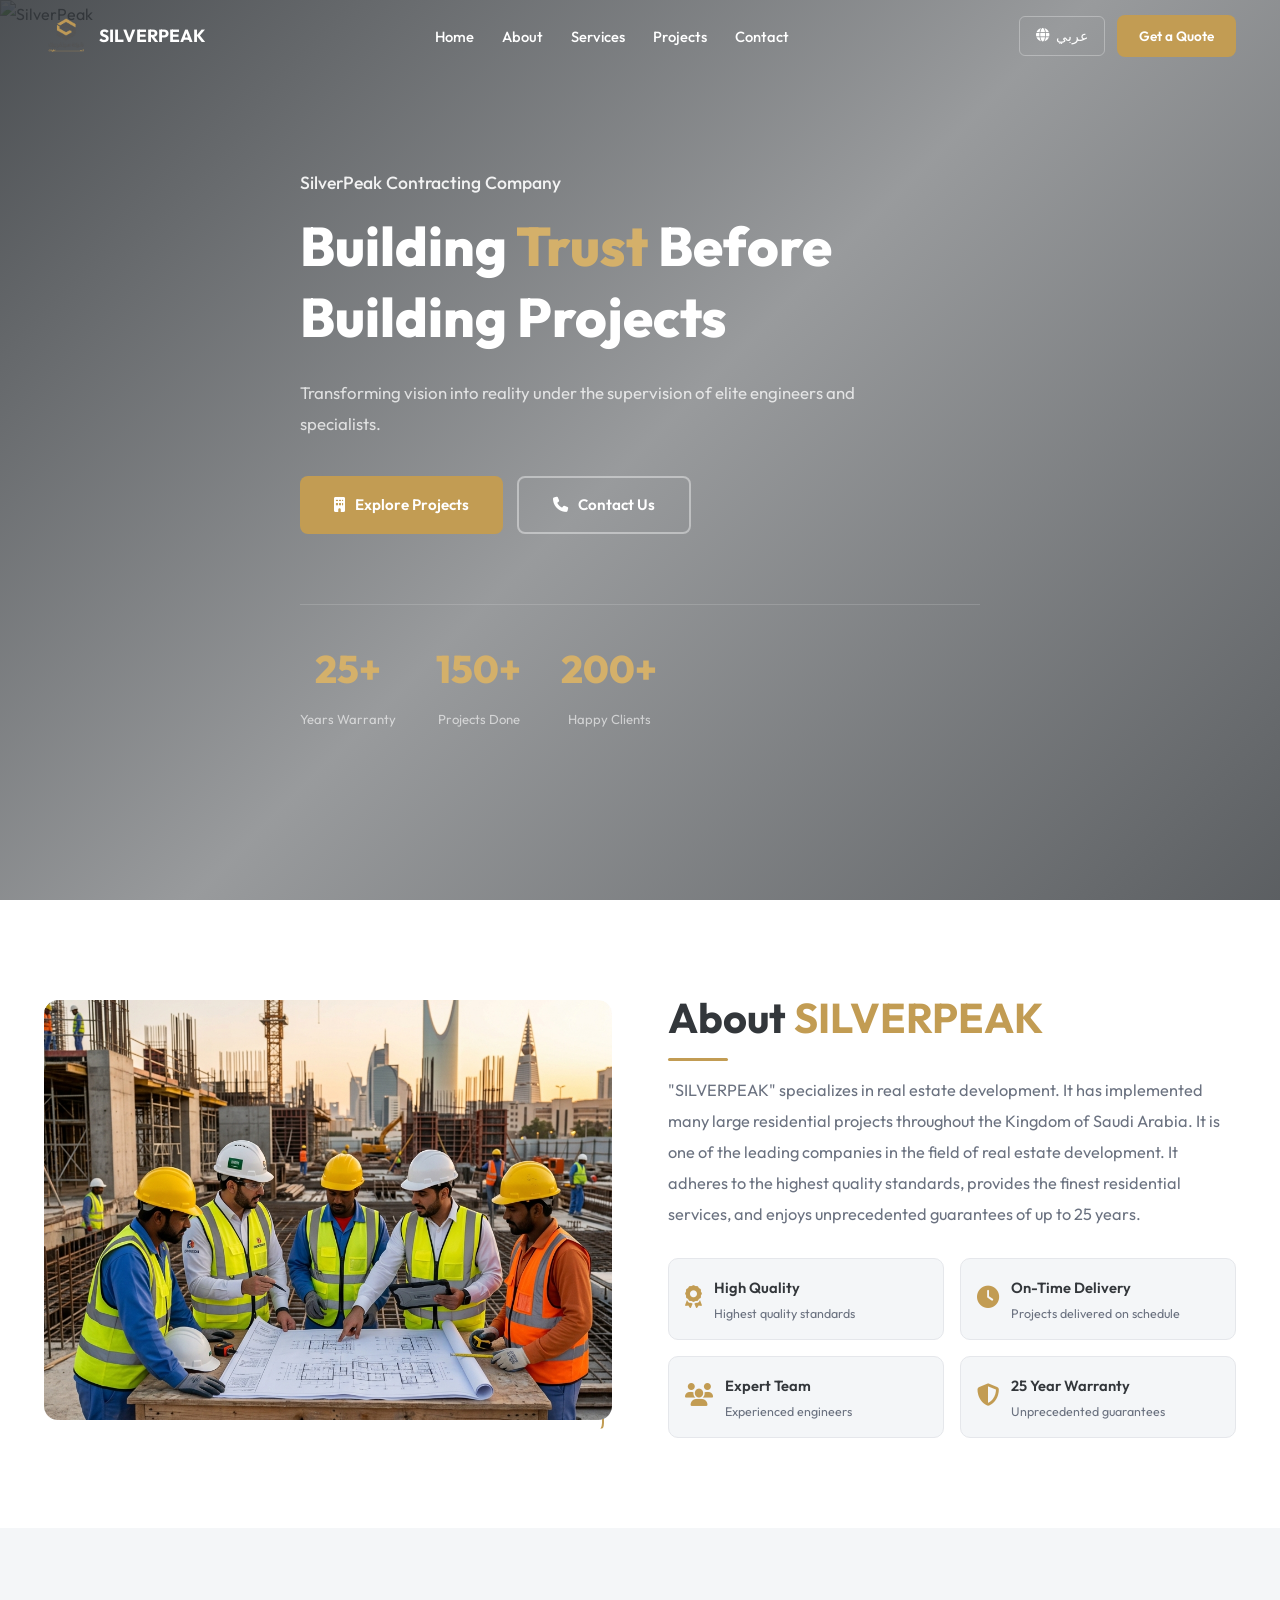
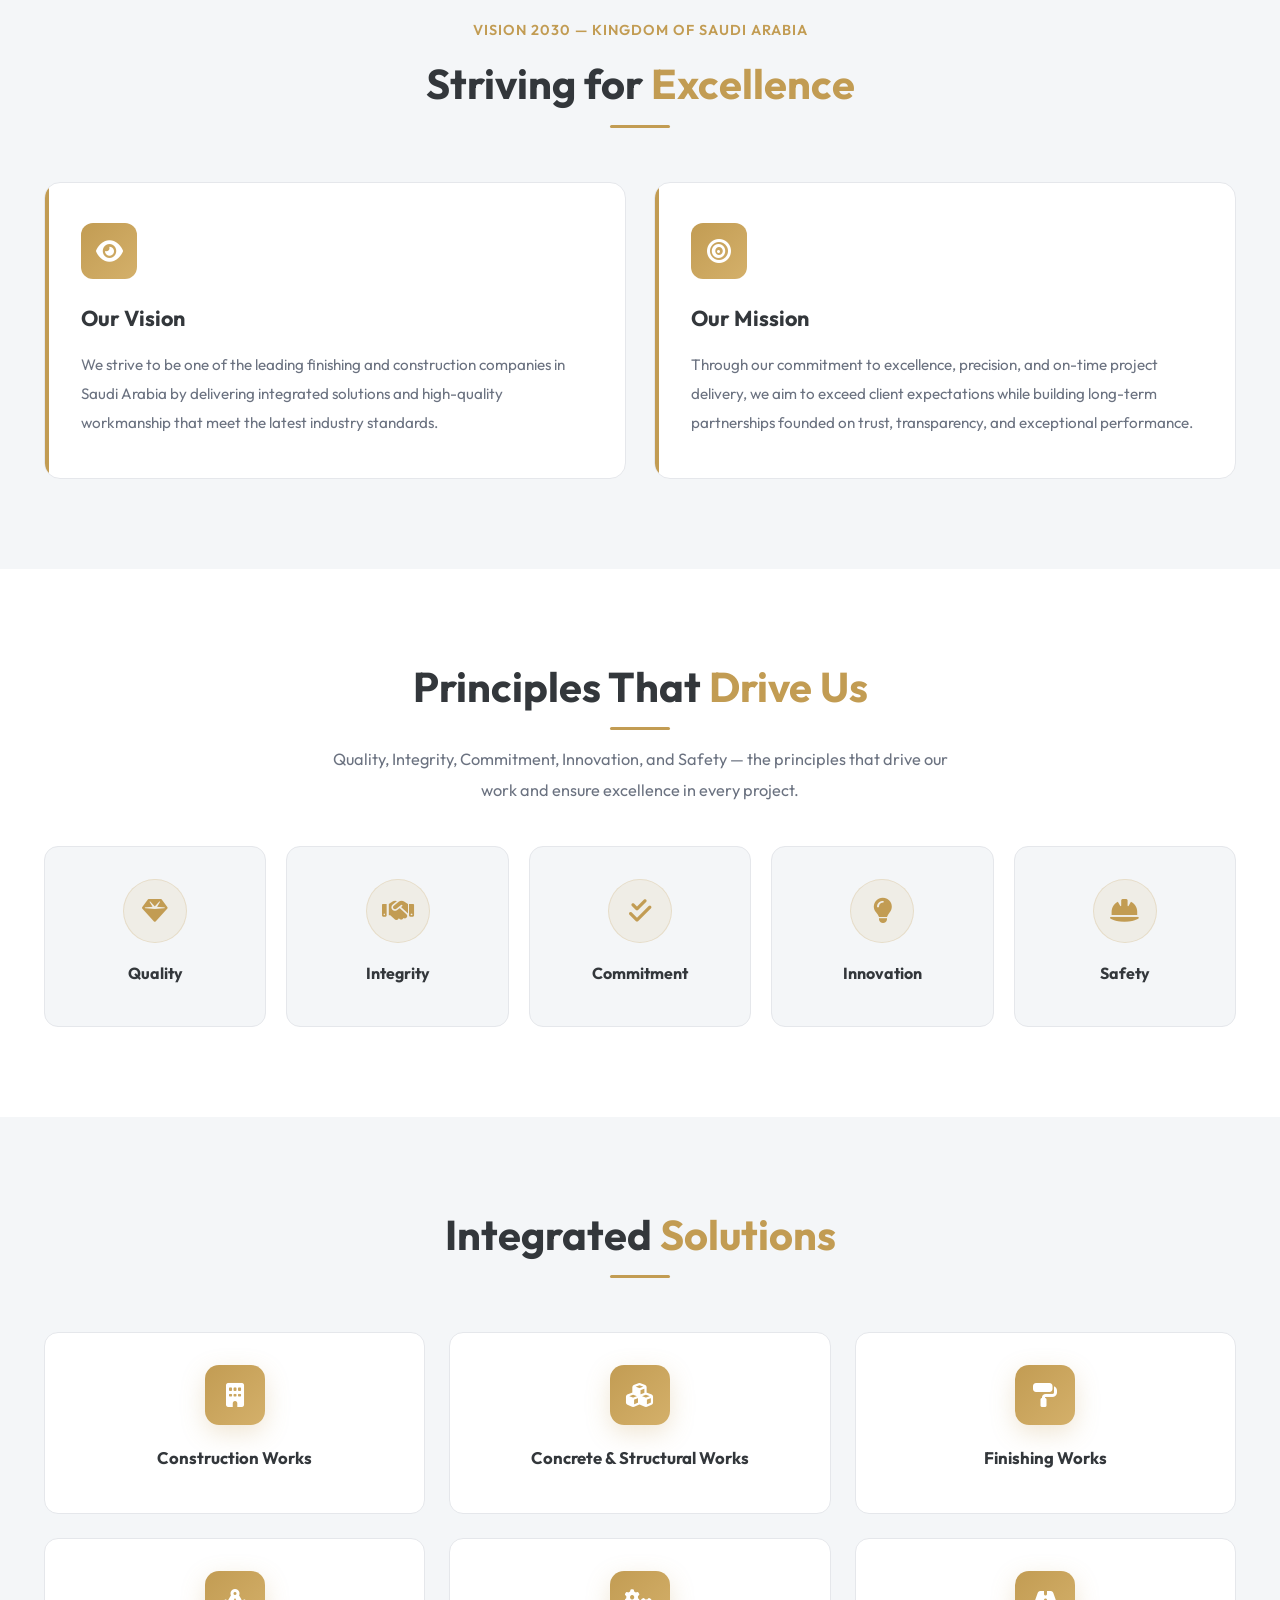
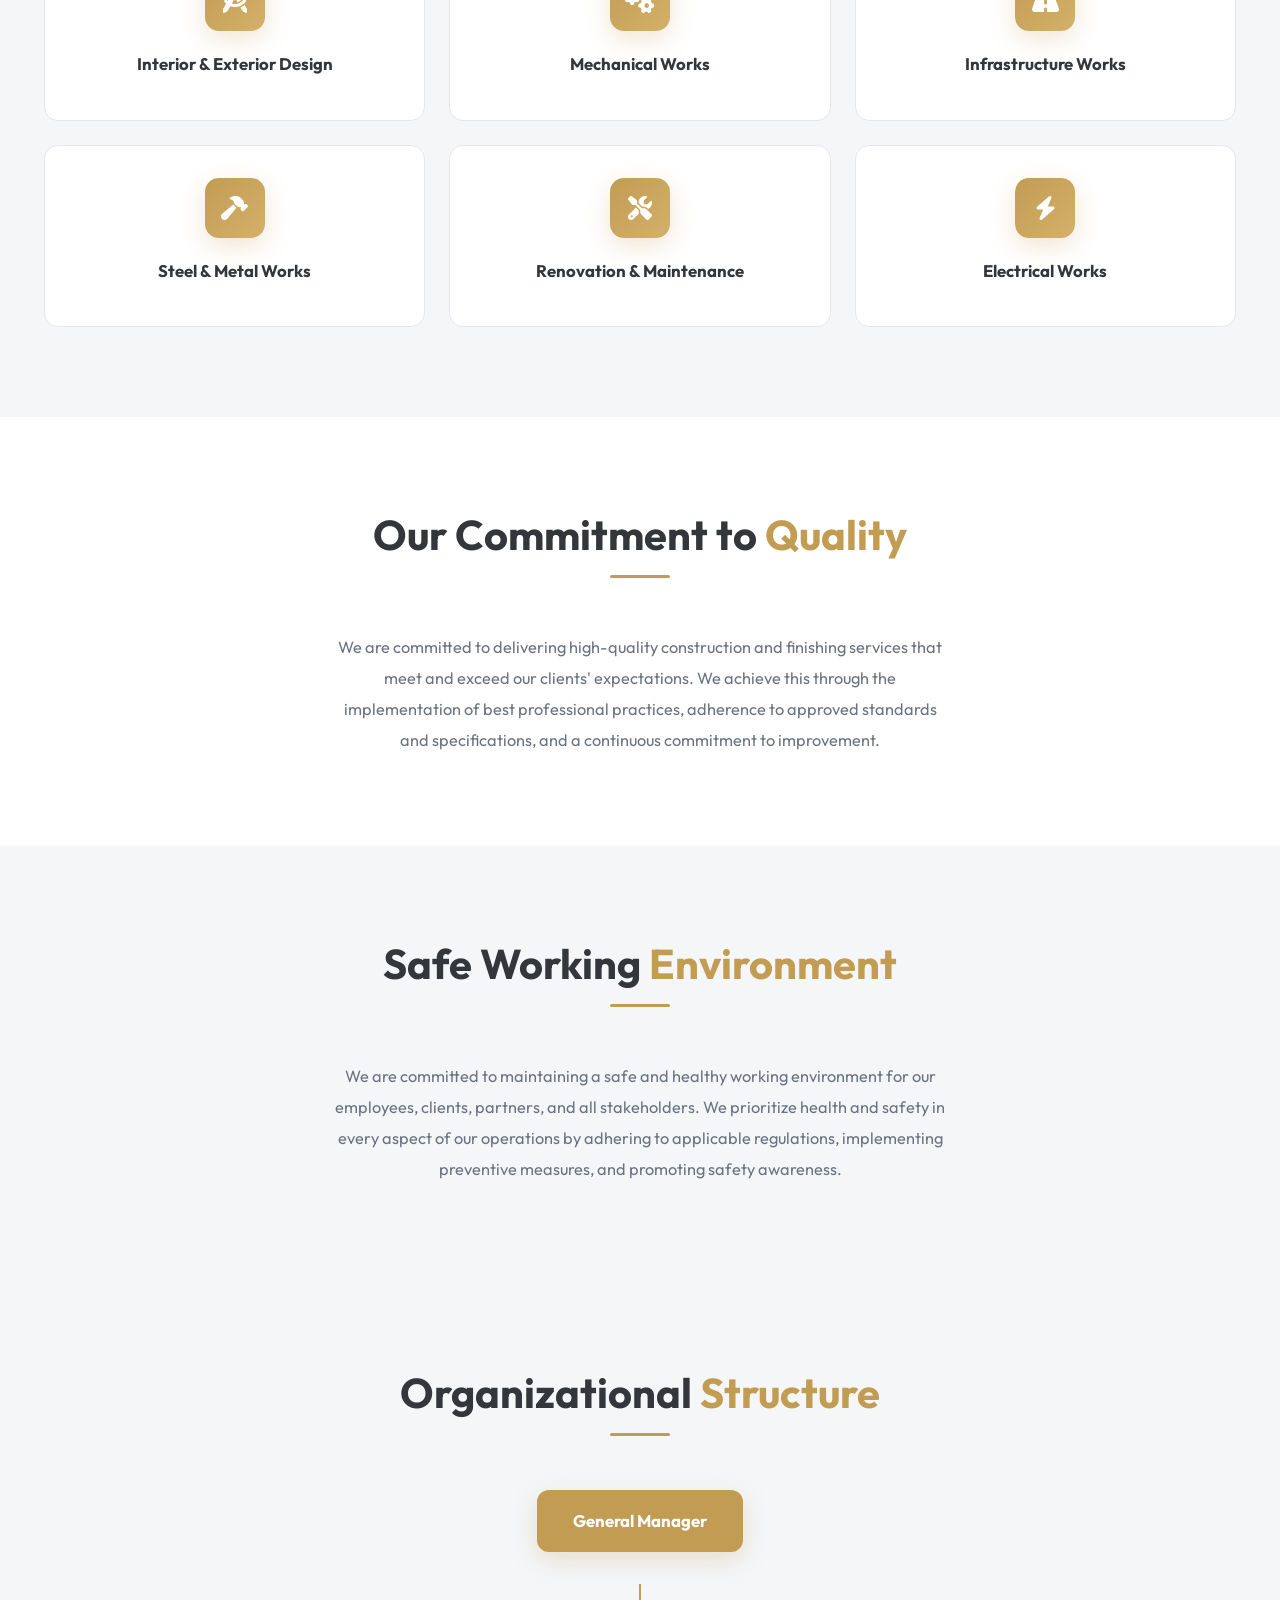
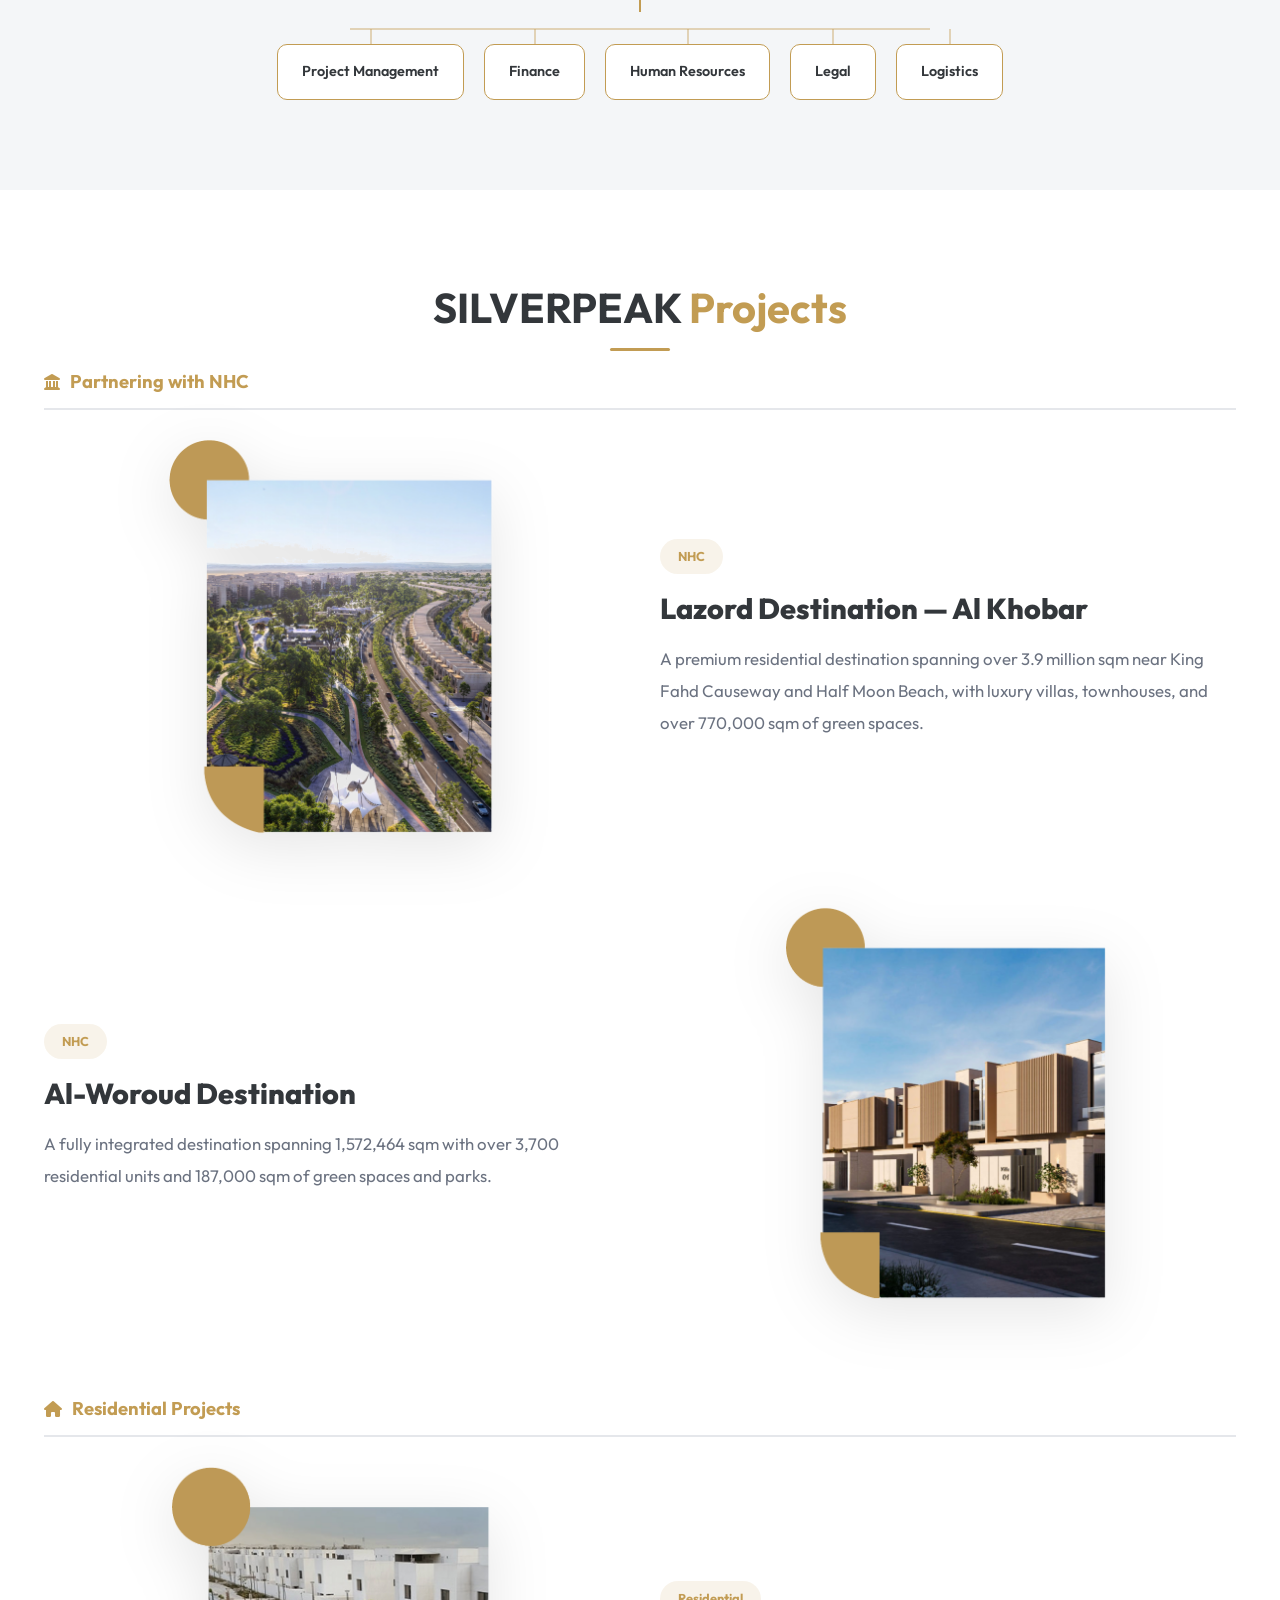
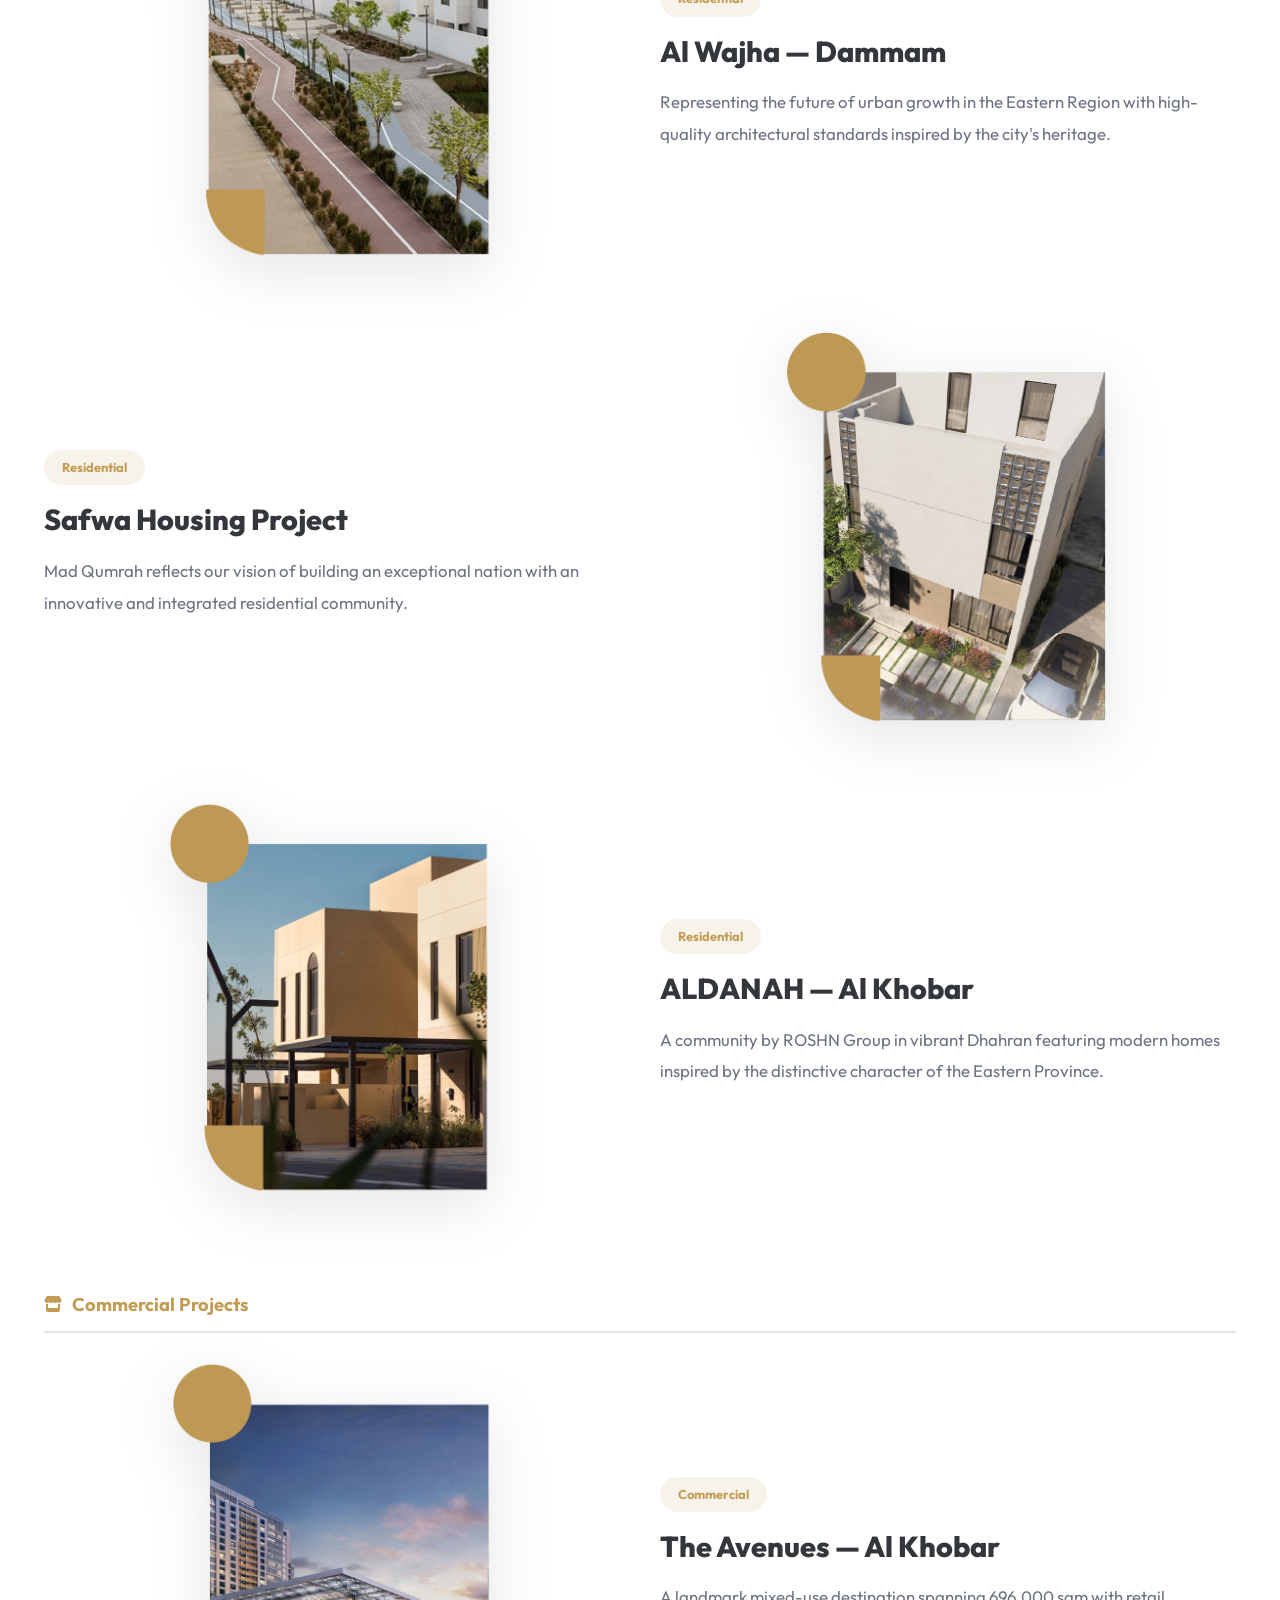
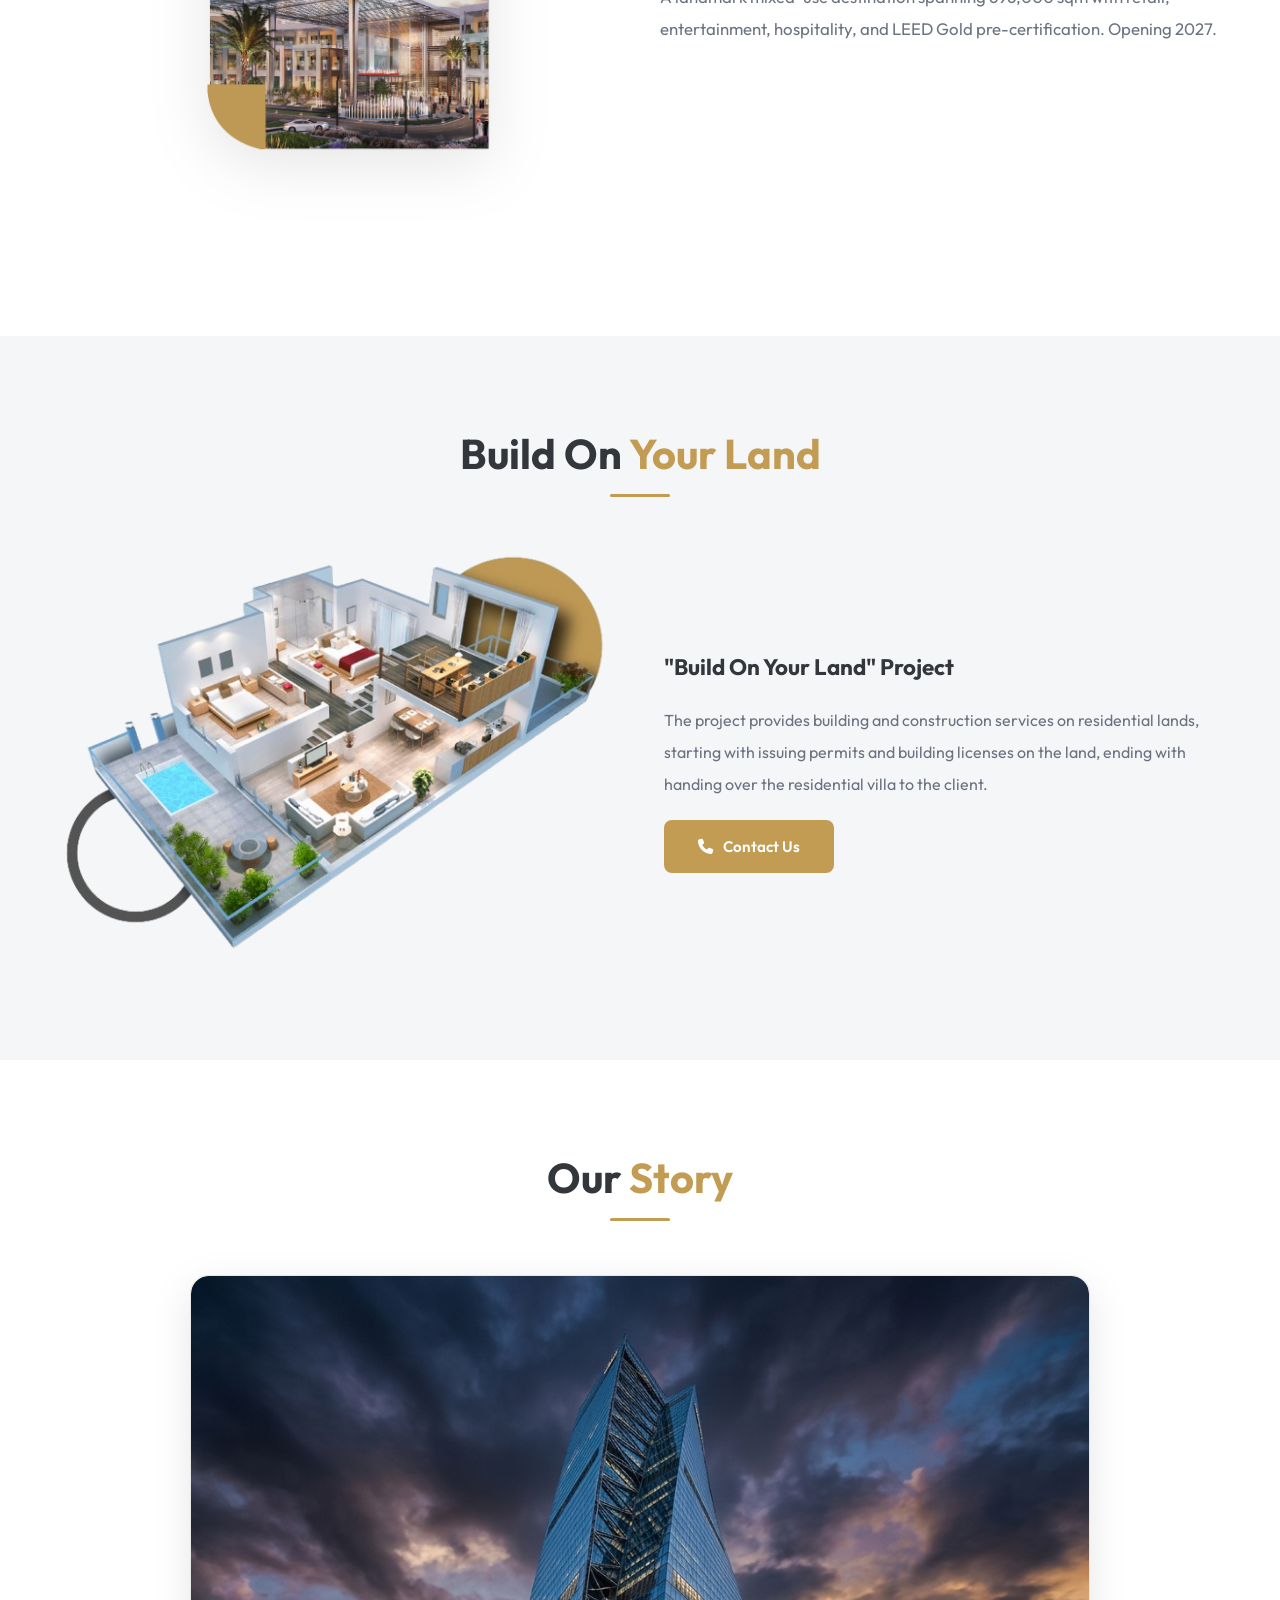
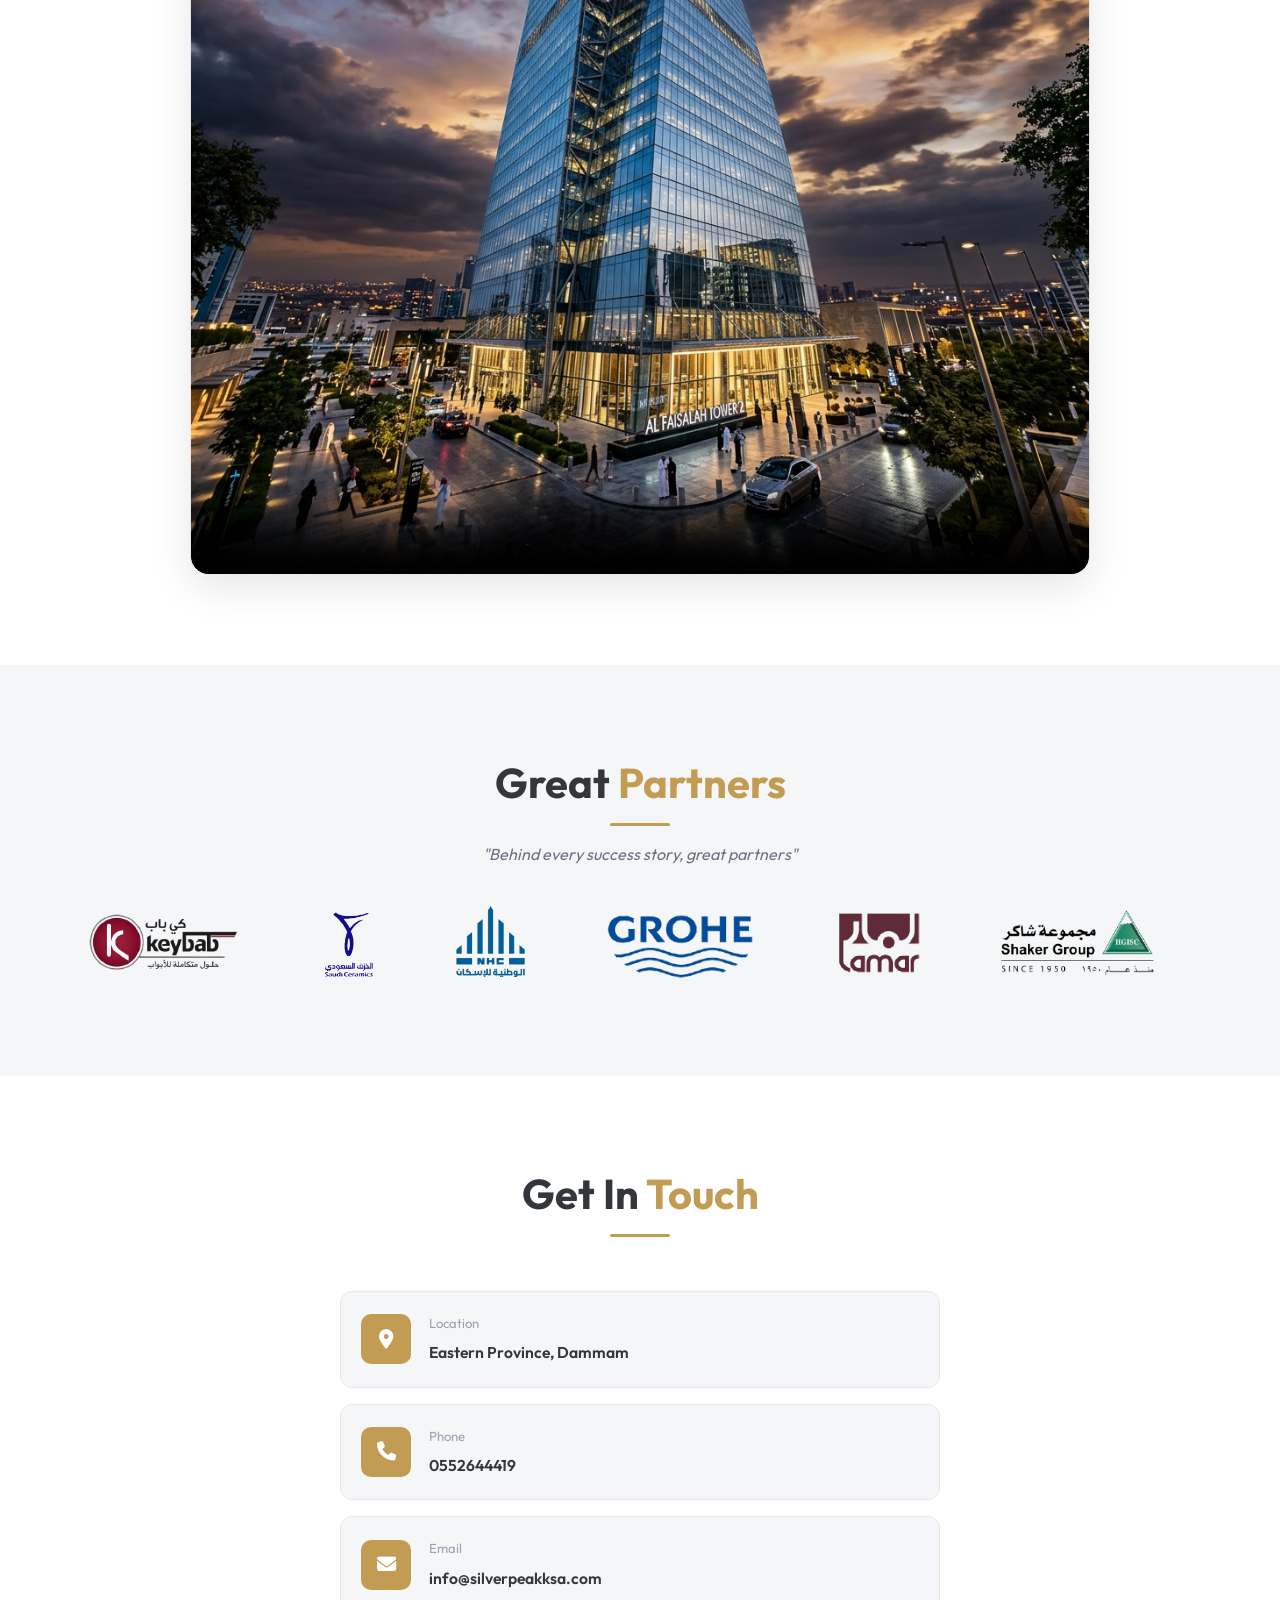
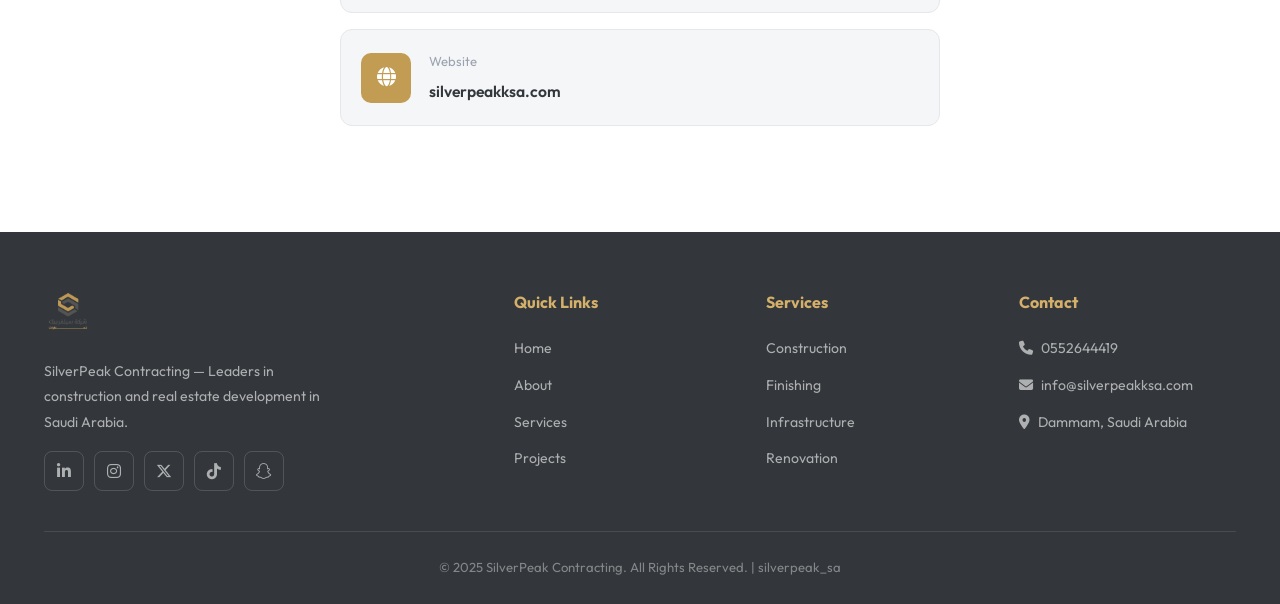
==== commit 76796f82: "Remove social icons from contact section, add WebP opengraph image, delete PNG version" ====
--- a/en/index.html
+++ b/en/index.html
@@ -1,4 +1,4 @@
-<!DOCTYPE html><html lang="en" dir="ltr"><head><meta charset="UTF-8"><meta name="viewport" content="width=device-width,initial-scale=1.0"><title>SilverPeak Contracting | Profile</title><meta name="description" content="SILVERPEAK specializes in real estate development with unprecedented guarantees of up to 25 years."><link rel="icon" href="../assets/images/logo.png"><link rel="stylesheet" href="../style.css"><link rel="stylesheet" href="https://cdnjs.cloudflare.com/ajax/libs/font-awesome/6.5.1/css/all.min.css"></head><body dir="ltr">
+<!DOCTYPE html><html lang="en" dir="ltr"><head><meta charset="UTF-8"><meta name="viewport" content="width=device-width,initial-scale=1.0"><title>SilverPeak Contracting | Profile</title><meta name="description" content="SILVERPEAK specializes in real estate development with unprecedented guarantees of up to 25 years."><meta property="og:title" content="SilverPeak Contracting | Profile"><meta property="og:description" content="SILVERPEAK specializes in real estate development with unprecedented guarantees of up to 25 years."><meta property="og:image" content="../assets/images/opengraphimage.webp"><link rel="icon" href="../assets/images/logo.png"><link rel="stylesheet" href="../style.css"><link rel="stylesheet" href="https://cdnjs.cloudflare.com/ajax/libs/font-awesome/6.5.1/css/all.min.css"></head><body dir="ltr">
 
 <nav class="navbar" id="navbar"><div class="container">
 <a href="#" class="navbar-logo"><img src="../assets/images/logo.png" alt="SilverPeak"><span>SILVERPEAK</span></a>
@@ -114,7 +114,7 @@
 
 <section class="video-section section-padding"><div class="container">
 <div class="text-center reveal"><h2 class="section-title">Our <span class="gold-text">Story</span></h2></div>
-<div class="video-wrapper reveal"><video controls poster="../assets/images/hero-building.png" preload="metadata"><source src="../assets/video/promo.mp4" type="video/mp4">Your browser does not support video</video></div>
+<div class="video-wrapper reveal"><video controls poster="../assets/images/hero-building.png" preload="metadata"><source src="../assets/video/promo.webm" type="video/webm">Your browser does not support video</video></div>
 </div></section>
 
 <section class="partners section-padding"><div class="container">
@@ -153,9 +153,7 @@
 <div class="contact-info-card"><div class="contact-icon-box"><i class="fas fa-phone"></i></div><div><h4>Phone</h4><p><a href="tel:0552644419">0552644419</a></p></div></div>
 <div class="contact-info-card"><div class="contact-icon-box"><i class="fas fa-envelope"></i></div><div><h4>Email</h4><p><a href="mailto:info@silverpeakksa.com">info@silverpeakksa.com</a></p></div></div>
 <div class="contact-info-card"><div class="contact-icon-box"><i class="fas fa-globe"></i></div><div><h4>Website</h4><p><a href="https://silverpeakksa.com">silverpeakksa.com</a></p></div></div>
-<div class="contact-social">
-<a href="#"><i class="fab fa-linkedin-in"></i></a><a href="#"><i class="fab fa-instagram"></i></a><a href="#"><i class="fab fa-x-twitter"></i></a><a href="#"><i class="fab fa-tiktok"></i></a><a href="#"><i class="fab fa-snapchat-ghost"></i></a>
-</div></div>
+</div>
 
 </div></div></section>
 
--- a/style.css
+++ b/style.css
@@ -323,7 +323,7 @@
 .partners-marquee:hover .partners-track { animation-play-state: paused; }
 .partners-track {
   display:flex; align-items:center; gap:64px; animation:marquee 30s linear infinite;
-  flex-shrink:0; padding:0 32px;
+  flex-shrink:0; padding:0 32px; width:max-content;
 }
 .partners-track img { height:85px !important; width:auto; opacity:1; filter:none; transition:transform 0.3s ease; }
 .partners-track img:hover { transform:scale(1.1); }
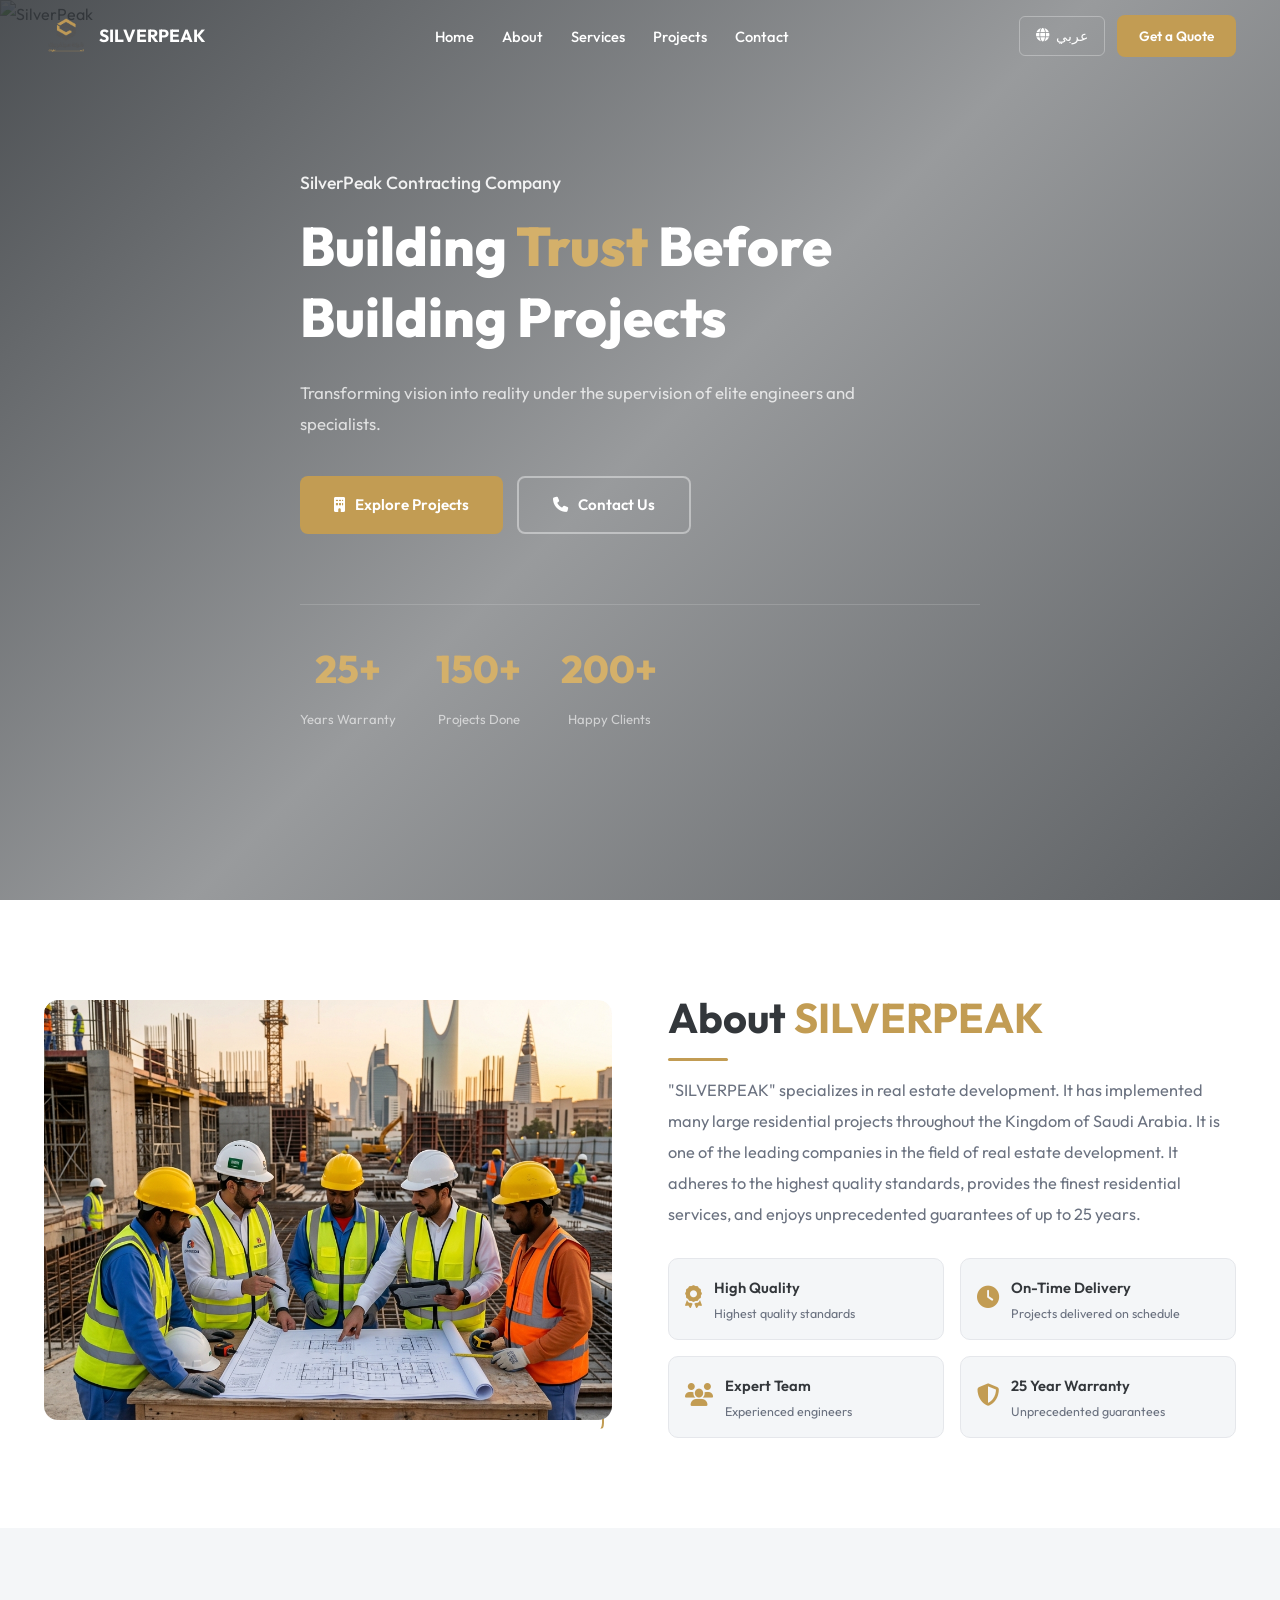
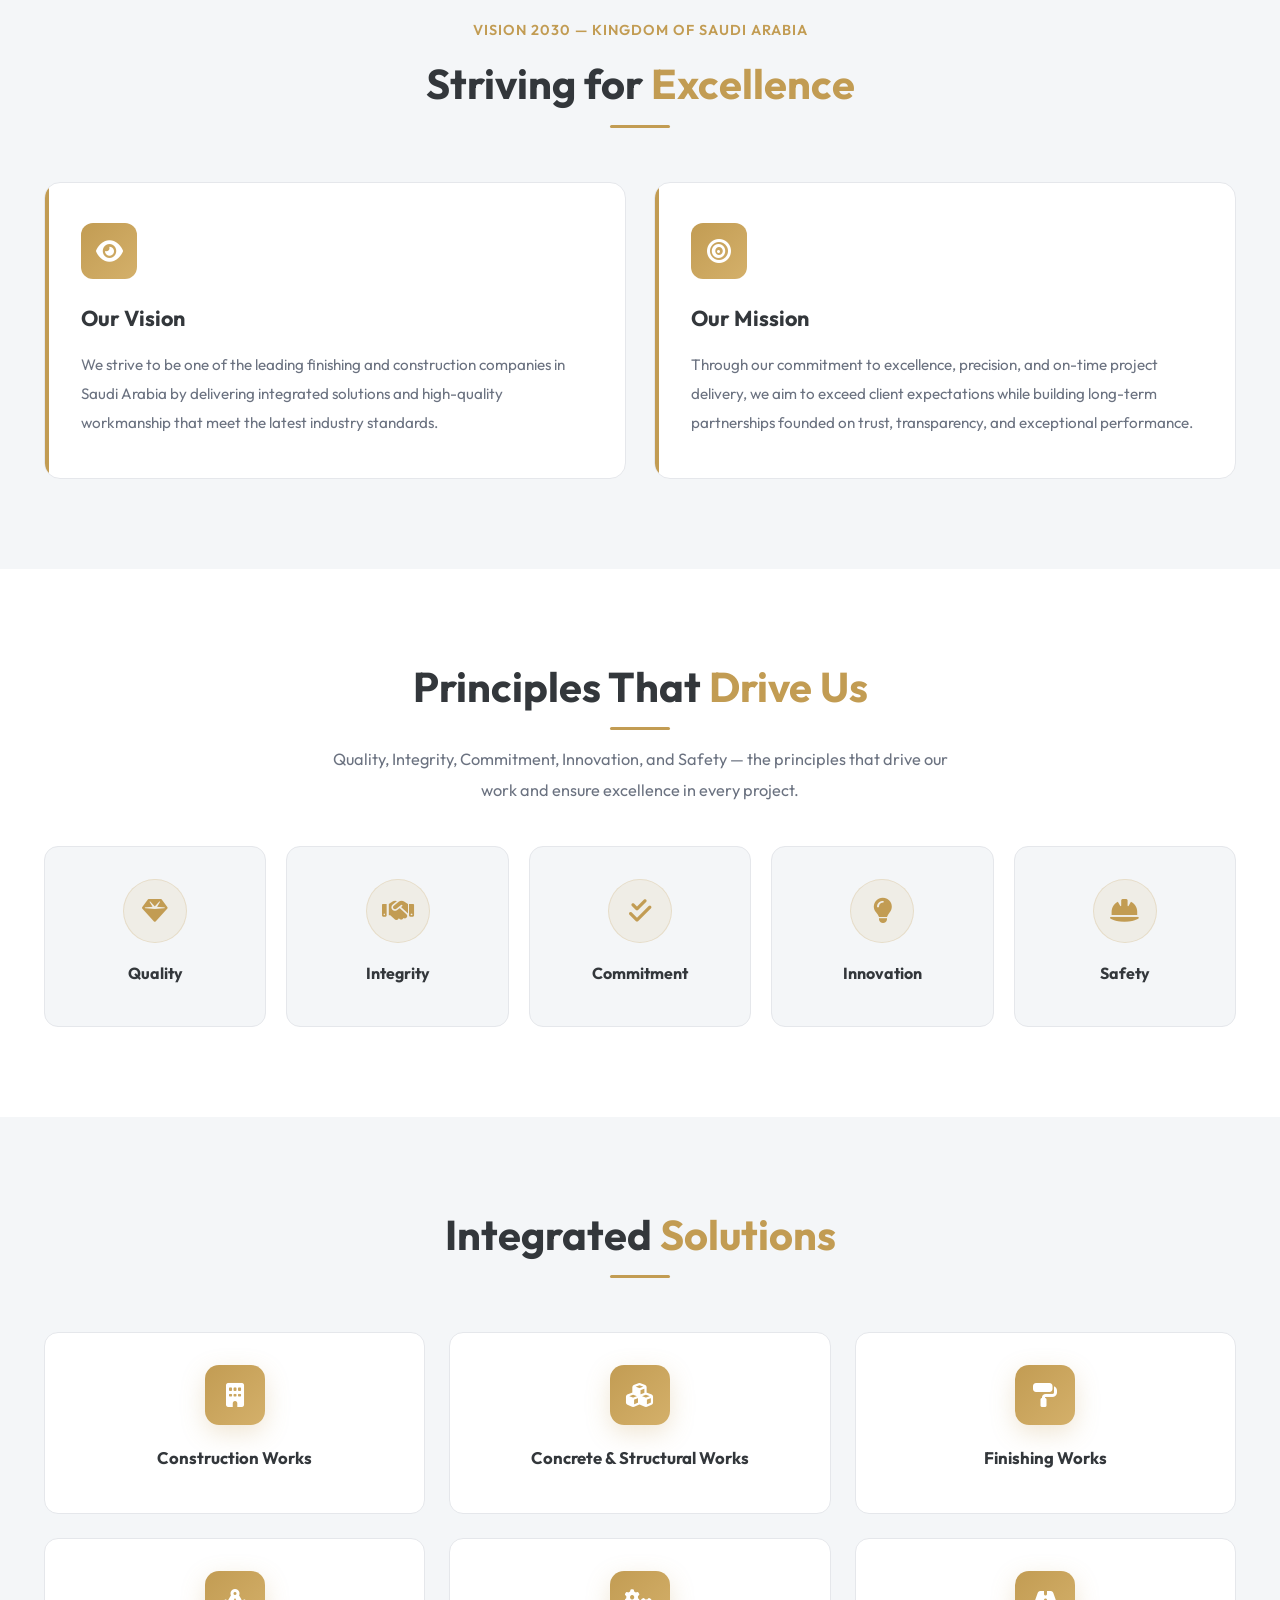
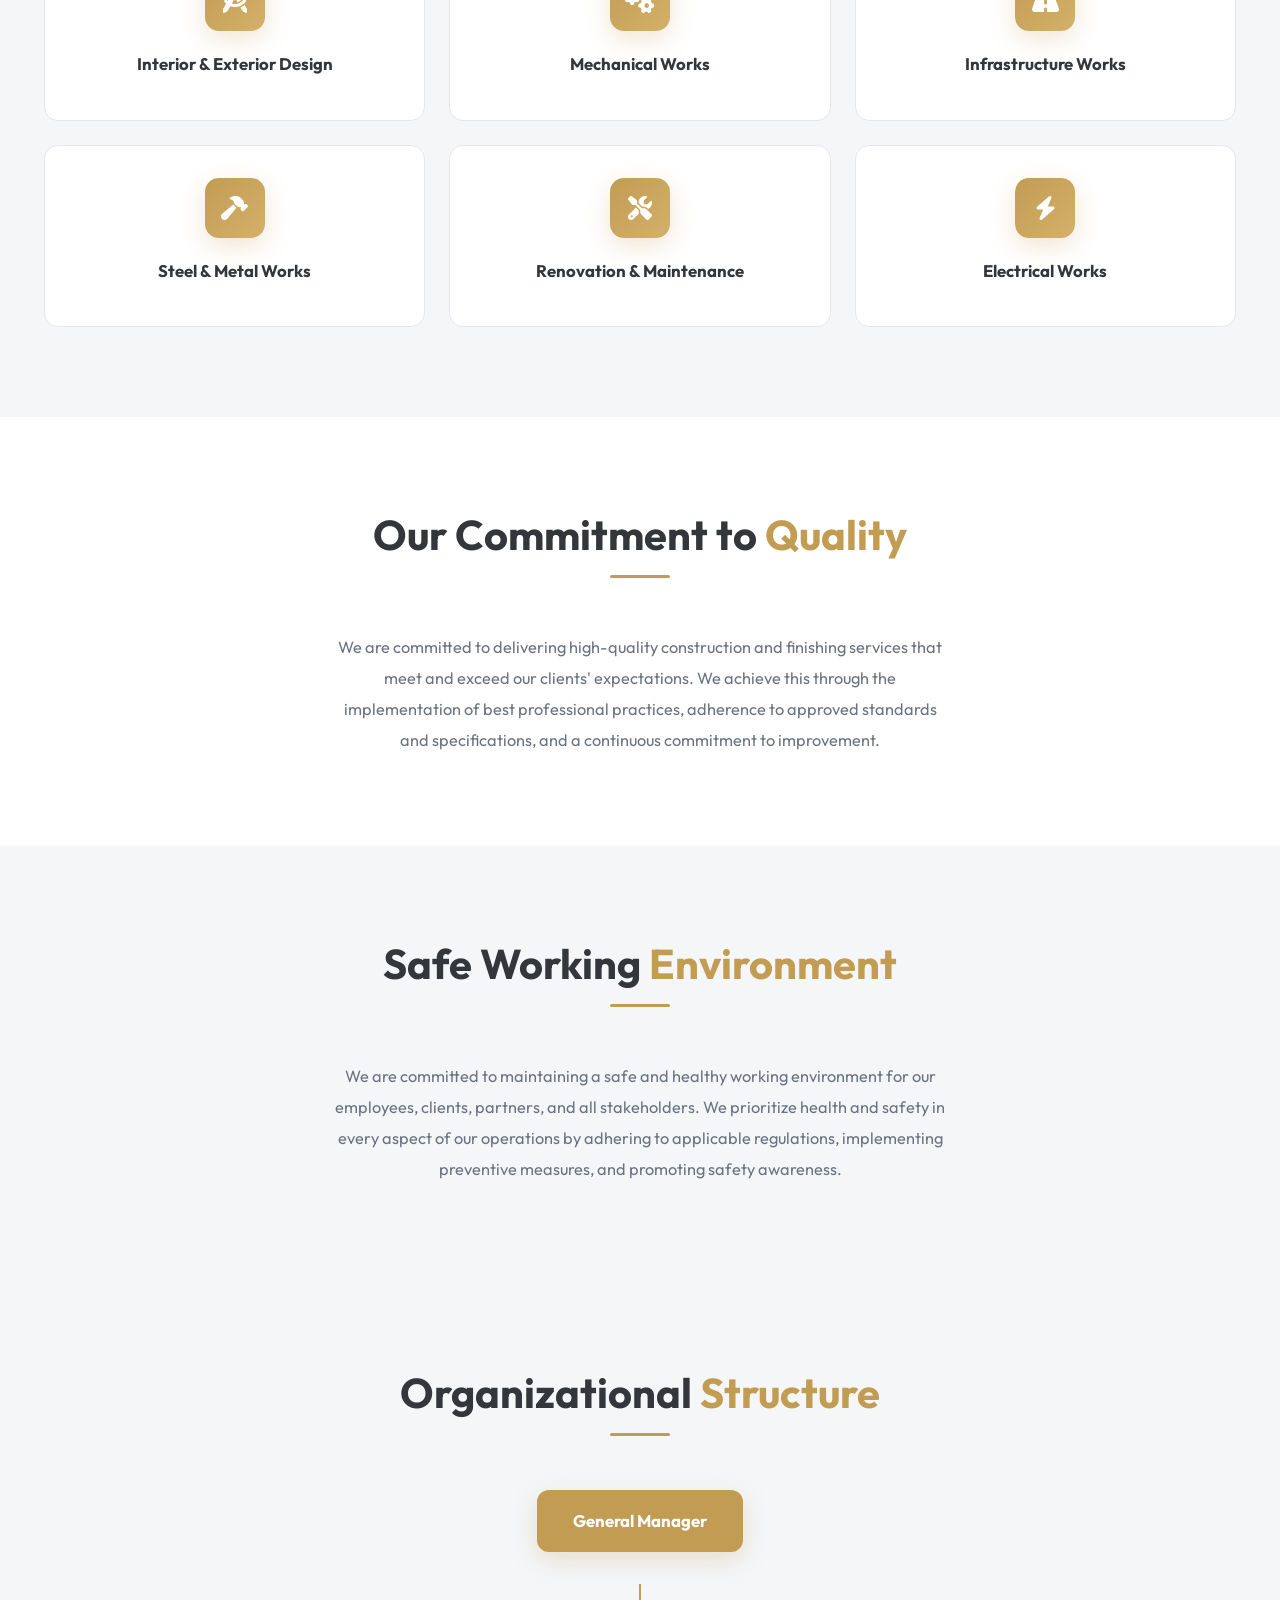
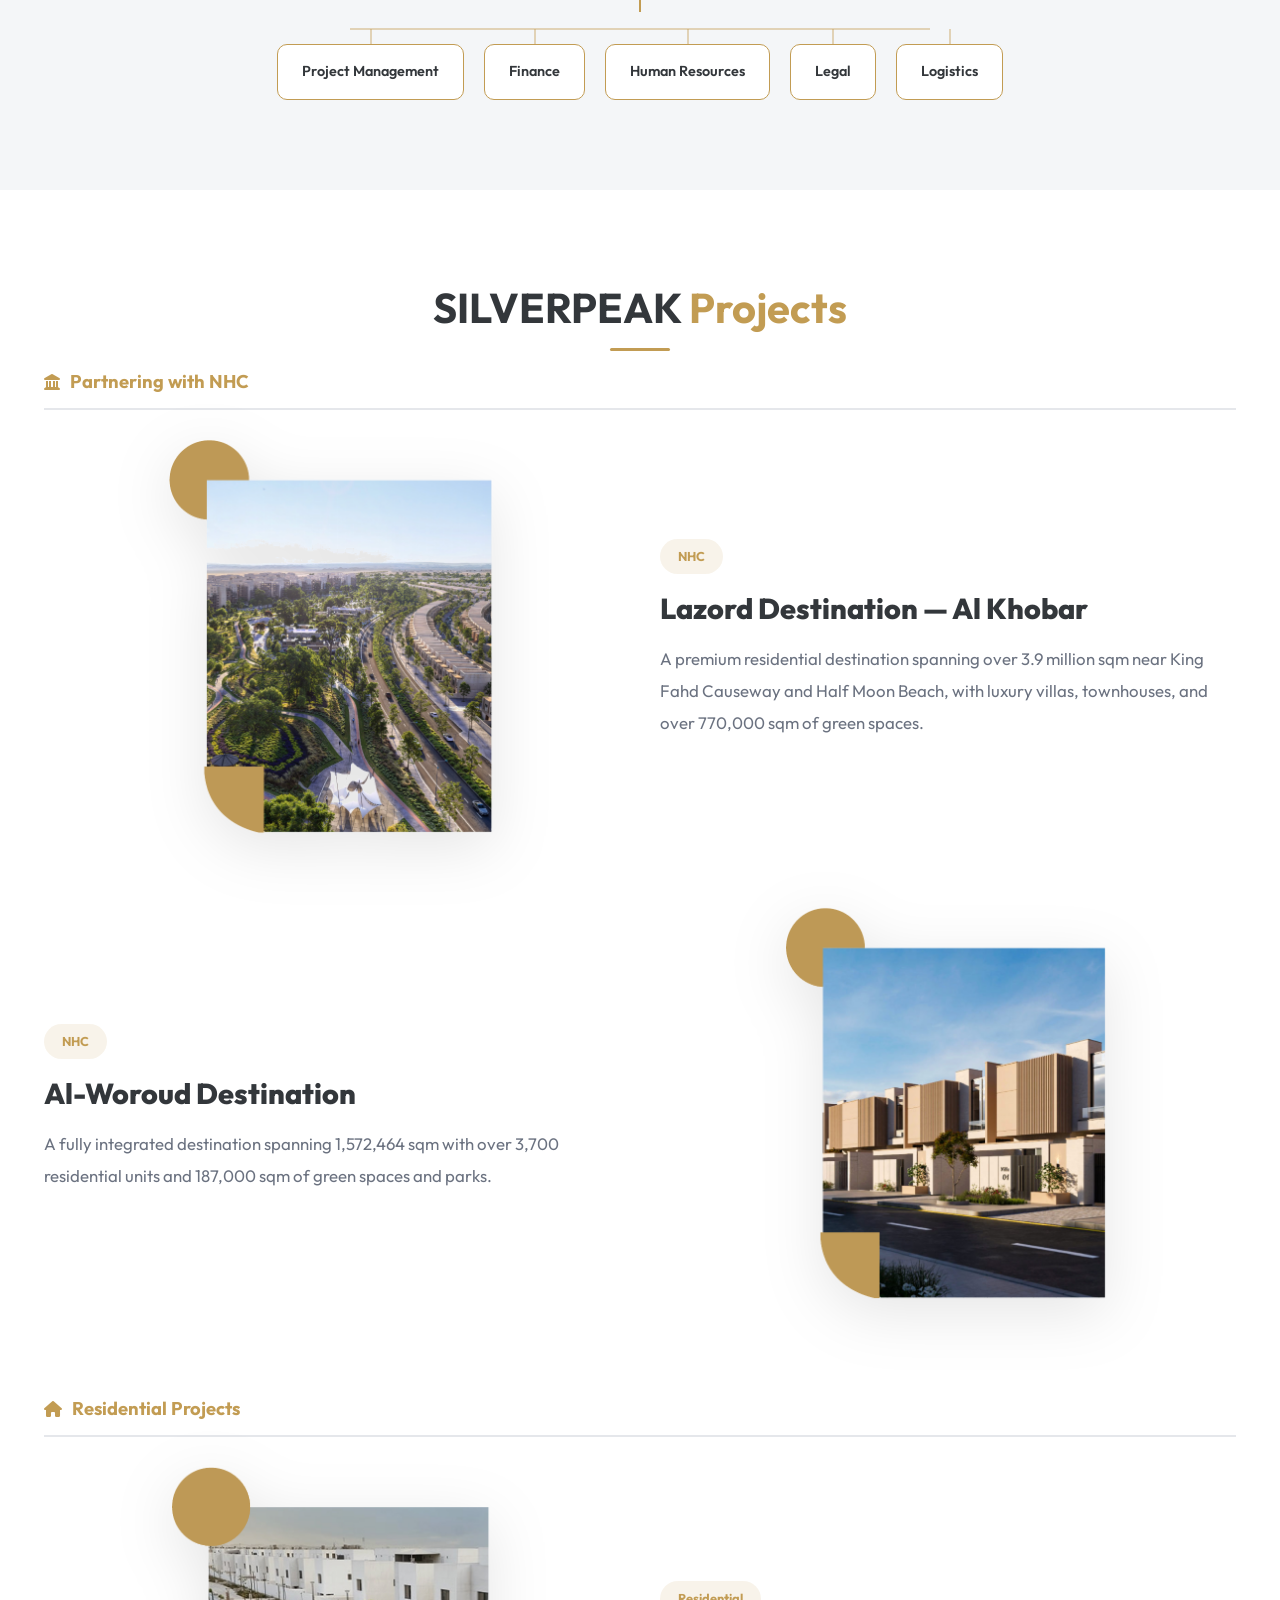
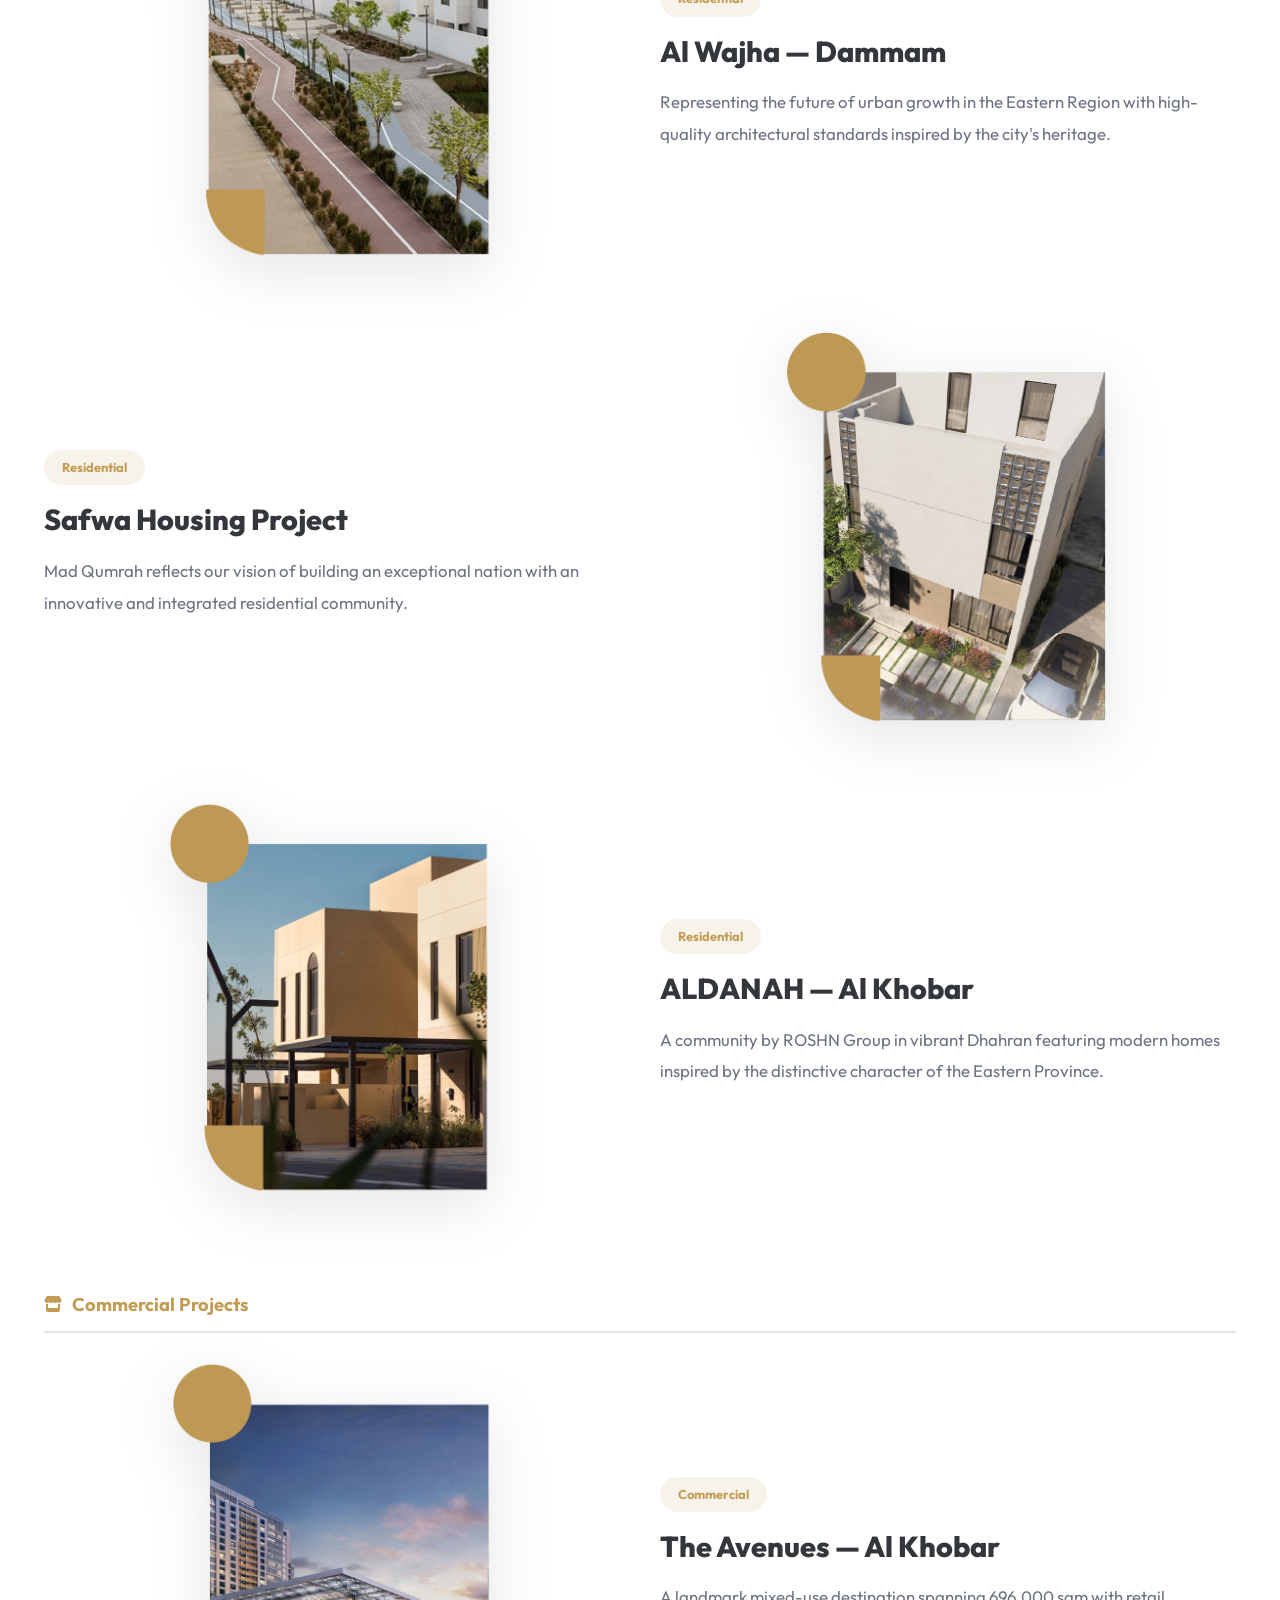
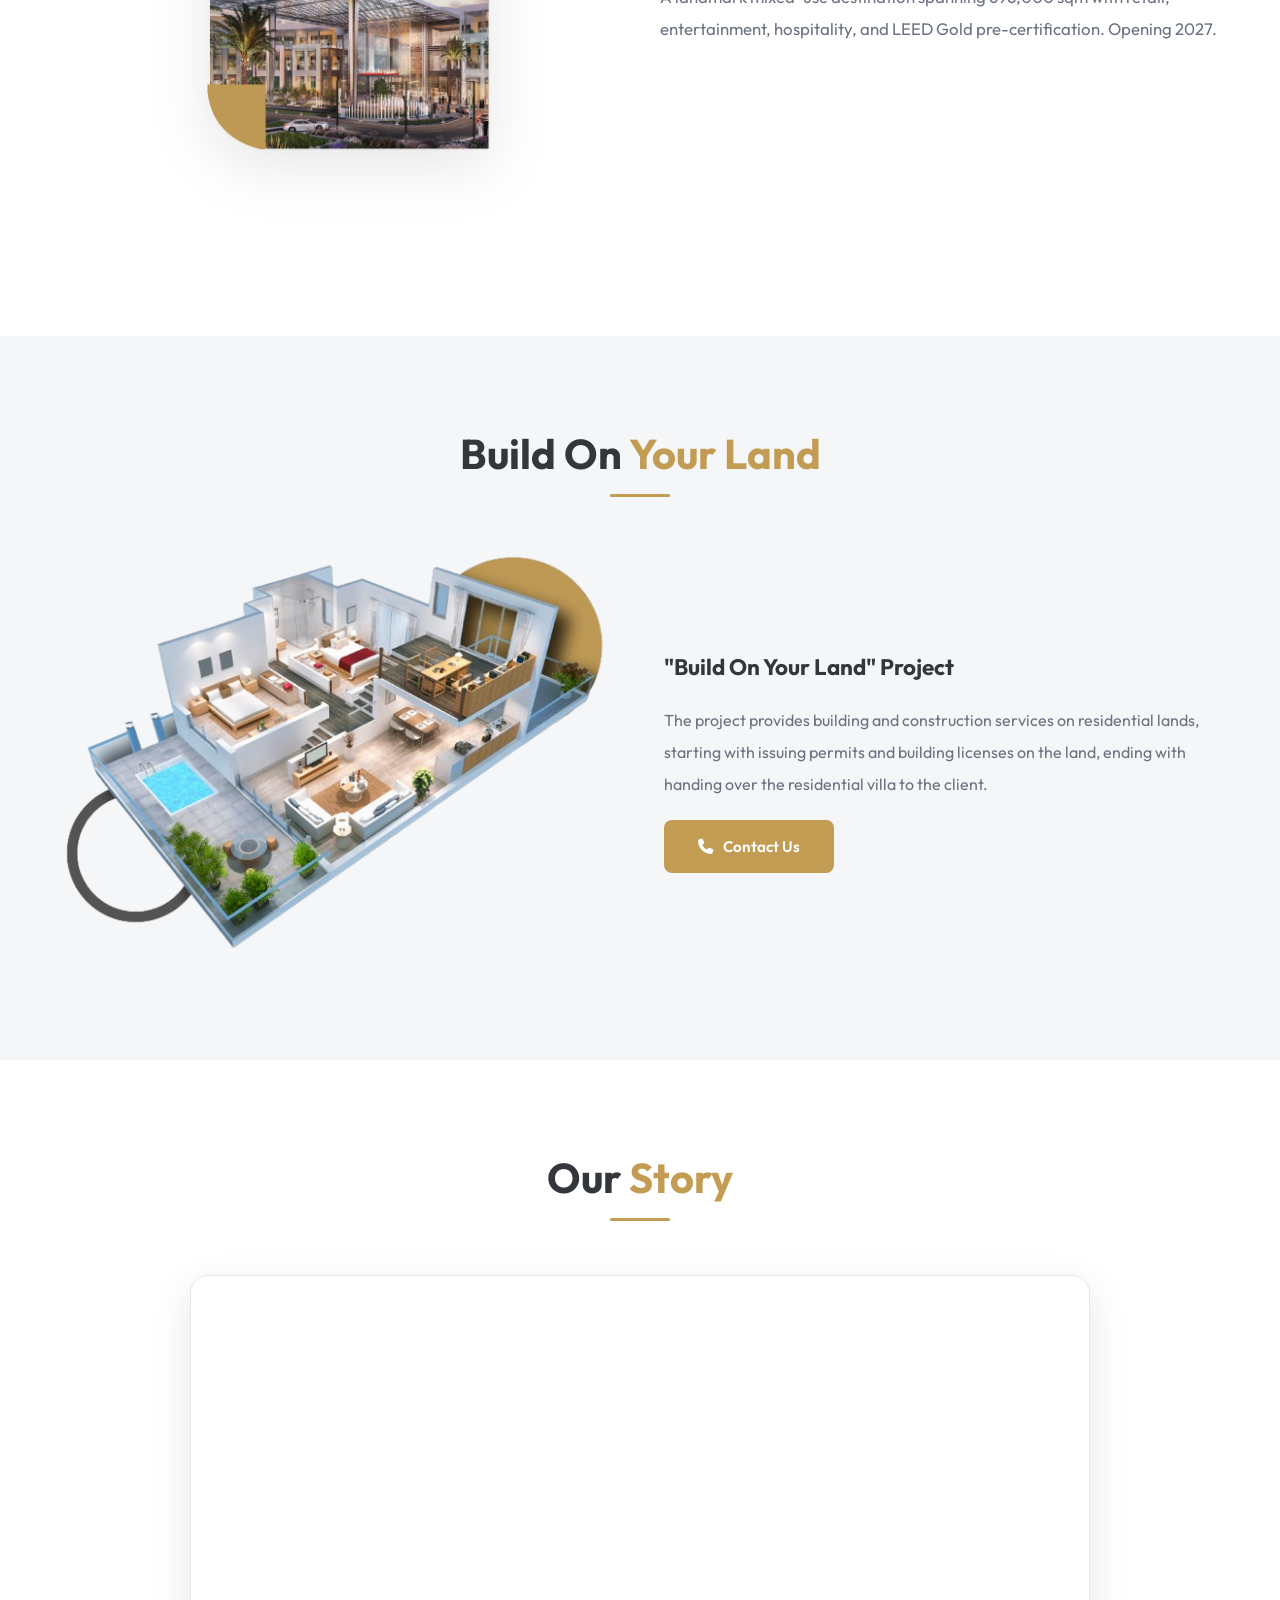
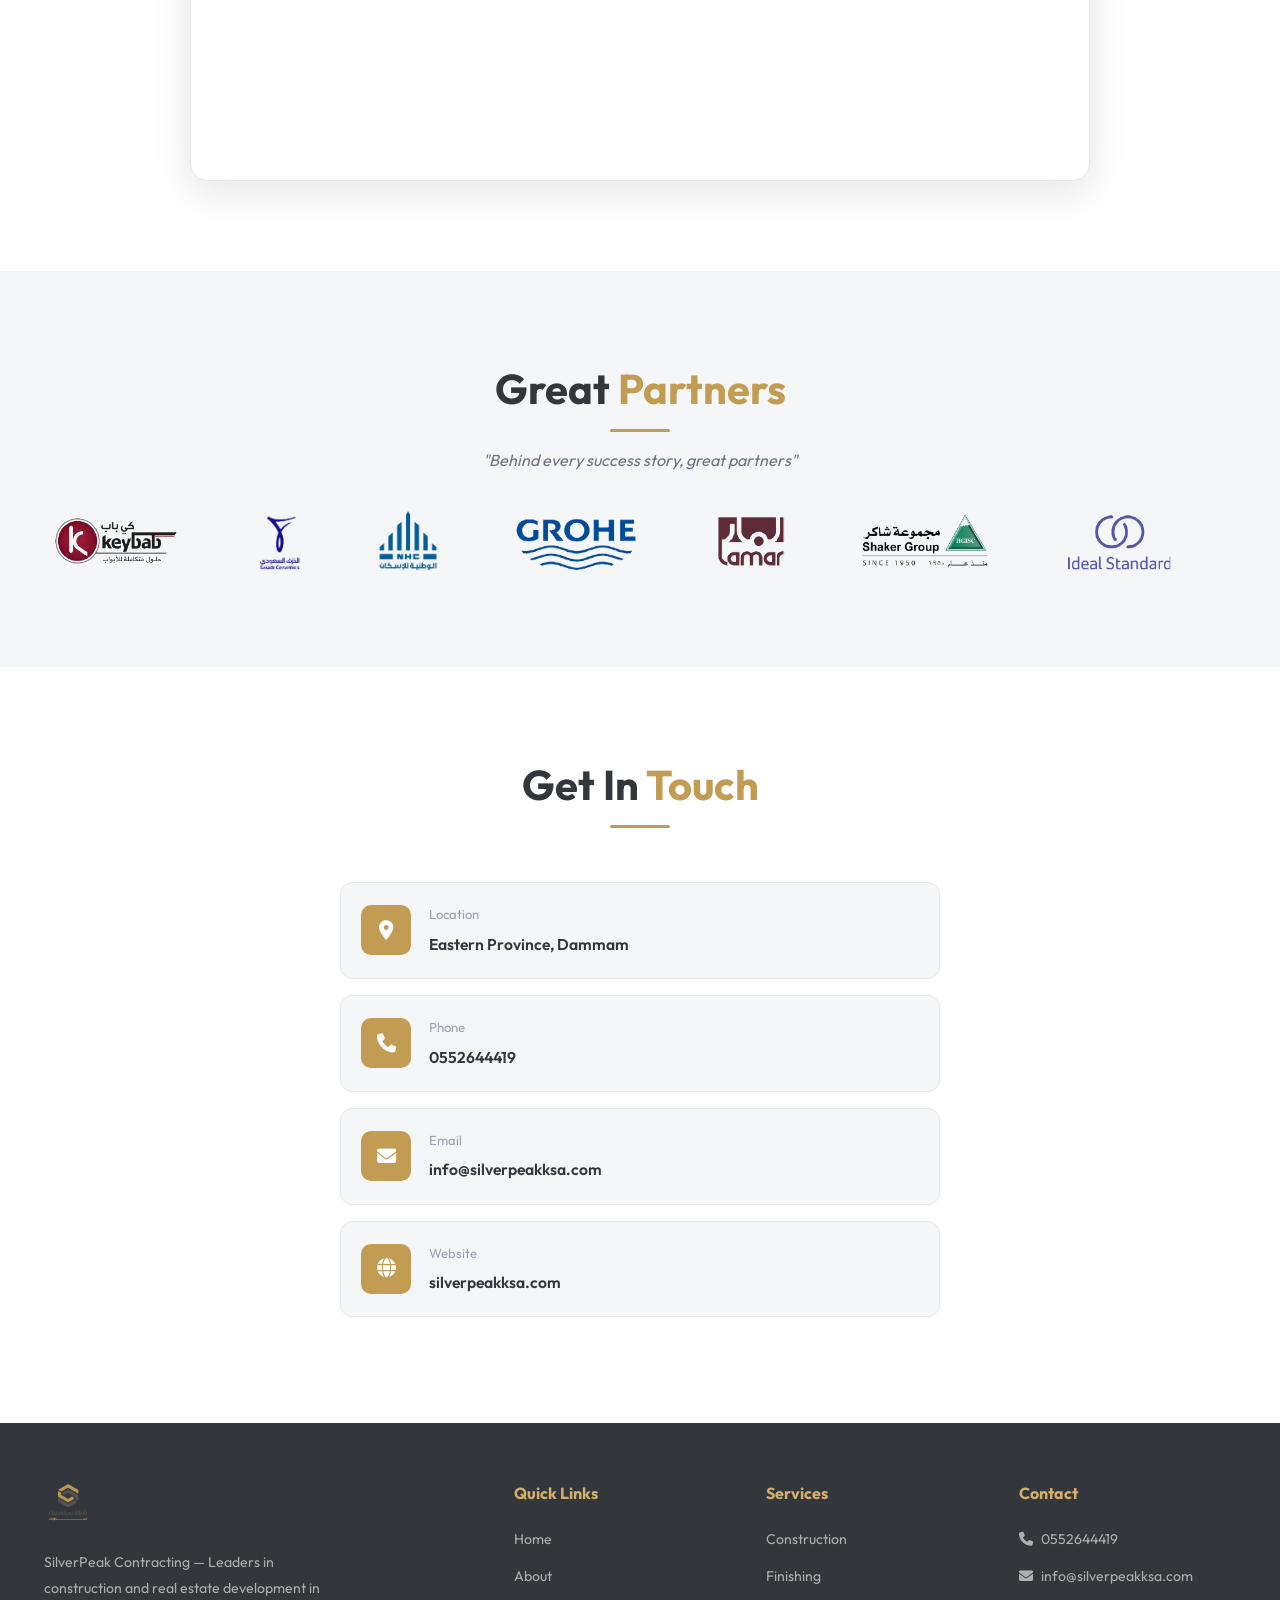
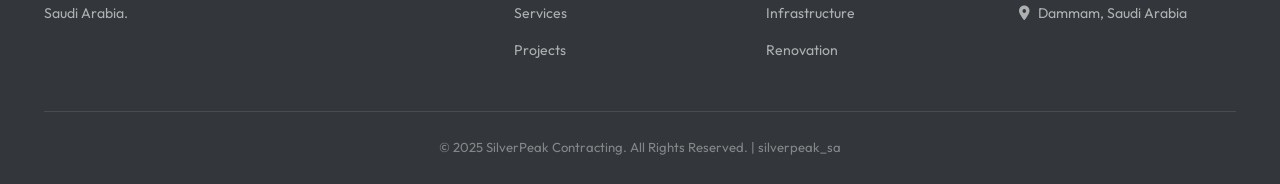
==== commit 9efbc30b: "Replace WebM video with Vimeo iframe, remove footer social links, fix mobile layout & partner marque" ====
--- a/en/index.html
+++ b/en/index.html
@@ -114,7 +114,7 @@
 
 <section class="video-section section-padding"><div class="container">
 <div class="text-center reveal"><h2 class="section-title">Our <span class="gold-text">Story</span></h2></div>
-<div class="video-wrapper reveal"><video controls poster="../assets/images/hero-building.png" preload="metadata"><source src="../assets/video/promo.webm" type="video/webm">Your browser does not support video</video></div>
+<div class="video-wrapper reveal"><iframe src="https://player.vimeo.com/video/1201426133?title=0&byline=0&portrait=0&badge=0&autopause=0&player_id=0&app_id=58479&dnt=1" frameborder="0" allow="autoplay; fullscreen; picture-in-picture; clipboard-write; encrypted-media" title="SilverPeak"></iframe></div>
 </div></section>
 
 <section class="partners section-padding"><div class="container">
@@ -160,7 +160,7 @@
 <footer class="footer"><div class="container">
 <div class="footer-grid">
 <div class="footer-brand"><img src="../assets/images/logo.png" alt="SilverPeak"><p>SilverPeak Contracting — Leaders in construction and real estate development in Saudi Arabia.</p>
-<div class="footer-social"><a href="#"><i class="fab fa-linkedin-in"></i></a><a href="#"><i class="fab fa-instagram"></i></a><a href="#"><i class="fab fa-x-twitter"></i></a><a href="#"><i class="fab fa-tiktok"></i></a><a href="#"><i class="fab fa-snapchat-ghost"></i></a></div></div>
+</div>
 <div><h4>Quick Links</h4><ul class="footer-links"><li><a href="#home">Home</a></li><li><a href="#about">About</a></li><li><a href="#services">Services</a></li><li><a href="#projects">Projects</a></li></ul></div>
 <div><h4>Services</h4><ul class="footer-links"><li><a href="#services">Construction</a></li><li><a href="#services">Finishing</a></li><li><a href="#services">Infrastructure</a></li><li><a href="#services">Renovation</a></li></ul></div>
 <div><h4>Contact</h4><ul class="footer-links"><li><a href="tel:0552644419"><i class="fas fa-phone" style="margin-right:8px"></i>0552644419</a></li><li><a href="mailto:info@silverpeakksa.com"><i class="fas fa-envelope" style="margin-right:8px"></i>info@silverpeakksa.com</a></li><li><a href="#"><i class="fas fa-map-marker-alt" style="margin-right:8px"></i>Dammam, Saudi Arabia</a></li></ul></div>
--- a/style.css
+++ b/style.css
@@ -309,9 +309,9 @@
 .video-wrapper {
   position:relative; border-radius:18px; overflow:hidden;
   max-width:900px; margin:40px auto 0; box-shadow:var(--shadow-lg);
-  border:1px solid var(--border);
-}
-.video-wrapper video { width:100%; display:block; border-radius:18px; }
+  border:1px solid var(--border); aspect-ratio: 16 / 9;
+}
+.video-wrapper video, .video-wrapper iframe { width:100%; height:100%; display:block; border-radius:18px; border:none; }
 
 /* ─── PARTNERS ─── */
 .partners { background:var(--bg-alt); overflow:hidden; }
@@ -322,12 +322,21 @@
 .partners-marquee { display:flex; gap:0; overflow:hidden; margin-top:20px; }
 .partners-marquee:hover .partners-track { animation-play-state: paused; }
 .partners-track {
-  display:flex; align-items:center; gap:64px; animation:marquee 30s linear infinite;
-  flex-shrink:0; padding:0 32px; width:max-content;
-}
-.partners-track img { height:85px !important; width:auto; opacity:1; filter:none; transition:transform 0.3s ease; }
+  display:flex; align-items:center; gap:64px;
+  flex-shrink:0; width:max-content;
+}
+body[dir="ltr"] .partners-track {
+  padding-right: 64px; padding-left: 0;
+  animation: marquee-ltr 30s linear infinite;
+}
+body[dir="rtl"] .partners-track {
+  padding-left: 64px; padding-right: 0;
+  animation: marquee-rtl 30s linear infinite;
+}
+.partners-track img { height:70px !important; width:auto; opacity:1; filter:none; transition:transform 0.3s ease; }
 .partners-track img:hover { transform:scale(1.1); }
-@keyframes marquee { 0%{transform:translateX(0)} 100%{transform:translateX(-50%)} }
+@keyframes marquee-ltr { 0%{transform:translateX(0)} 100%{transform:translateX(-50%)} }
+@keyframes marquee-rtl { 0%{transform:translateX(0)} 100%{transform:translateX(50%)} }
 
 /* ─── CONTACT ─── */
 .contact { background:var(--bg); }
@@ -406,24 +415,28 @@
   .org-branches{gap:12px}
 }
 @media(max-width:768px){
-  .nav-links{display:none} .nav-cta{display:none} .mobile-toggle{display:block}
+  .nav-links{display:none} .mobile-toggle{display:block}
+  .nav-cta { display:flex; gap:8px; margin-left:auto; margin-right:12px; }
+  .nav-cta .btn { display:none; }
   .nav-links.active{
     display:flex;flex-direction:column;position:absolute;top:100%;left:0;right:0;
     background:rgba(255,255,255,0.98);backdrop-filter:blur(20px);padding:20px;gap:16px;
     border-bottom:1px solid var(--border);box-shadow:var(--shadow-md);
   }
   .nav-links.active a{color:var(--text)!important}
+  .hero-content { margin-top: 60px; }
   .hero h1{font-size:1.8rem}
   .hero-stats{flex-direction:column;gap:16px}
   .about-grid,.vm-grid,.policy-grid,.build-land-grid,.contact-grid{grid-template-columns:1fr}
   .about-features,.services-grid{grid-template-columns:1fr}
   .projects-grid{gap:32px}
   .project-card, .project-card:nth-child(even){flex-direction:column; gap:20px; text-align:center;}
-  .values-grid{grid-template-columns:repeat(2,1fr)}
+  .values-grid{grid-template-columns:1fr; gap:16px}
   .footer-grid{grid-template-columns:1fr}
   .form-row{grid-template-columns:1fr}
   .hero-buttons{flex-direction:column}
   .section-padding{padding:56px 0}
   .org-branches{flex-direction:column;align-items:center}
   .org-branches::before{display:none}
-}
+  .partners-track img { height:45px !important; }
+}
